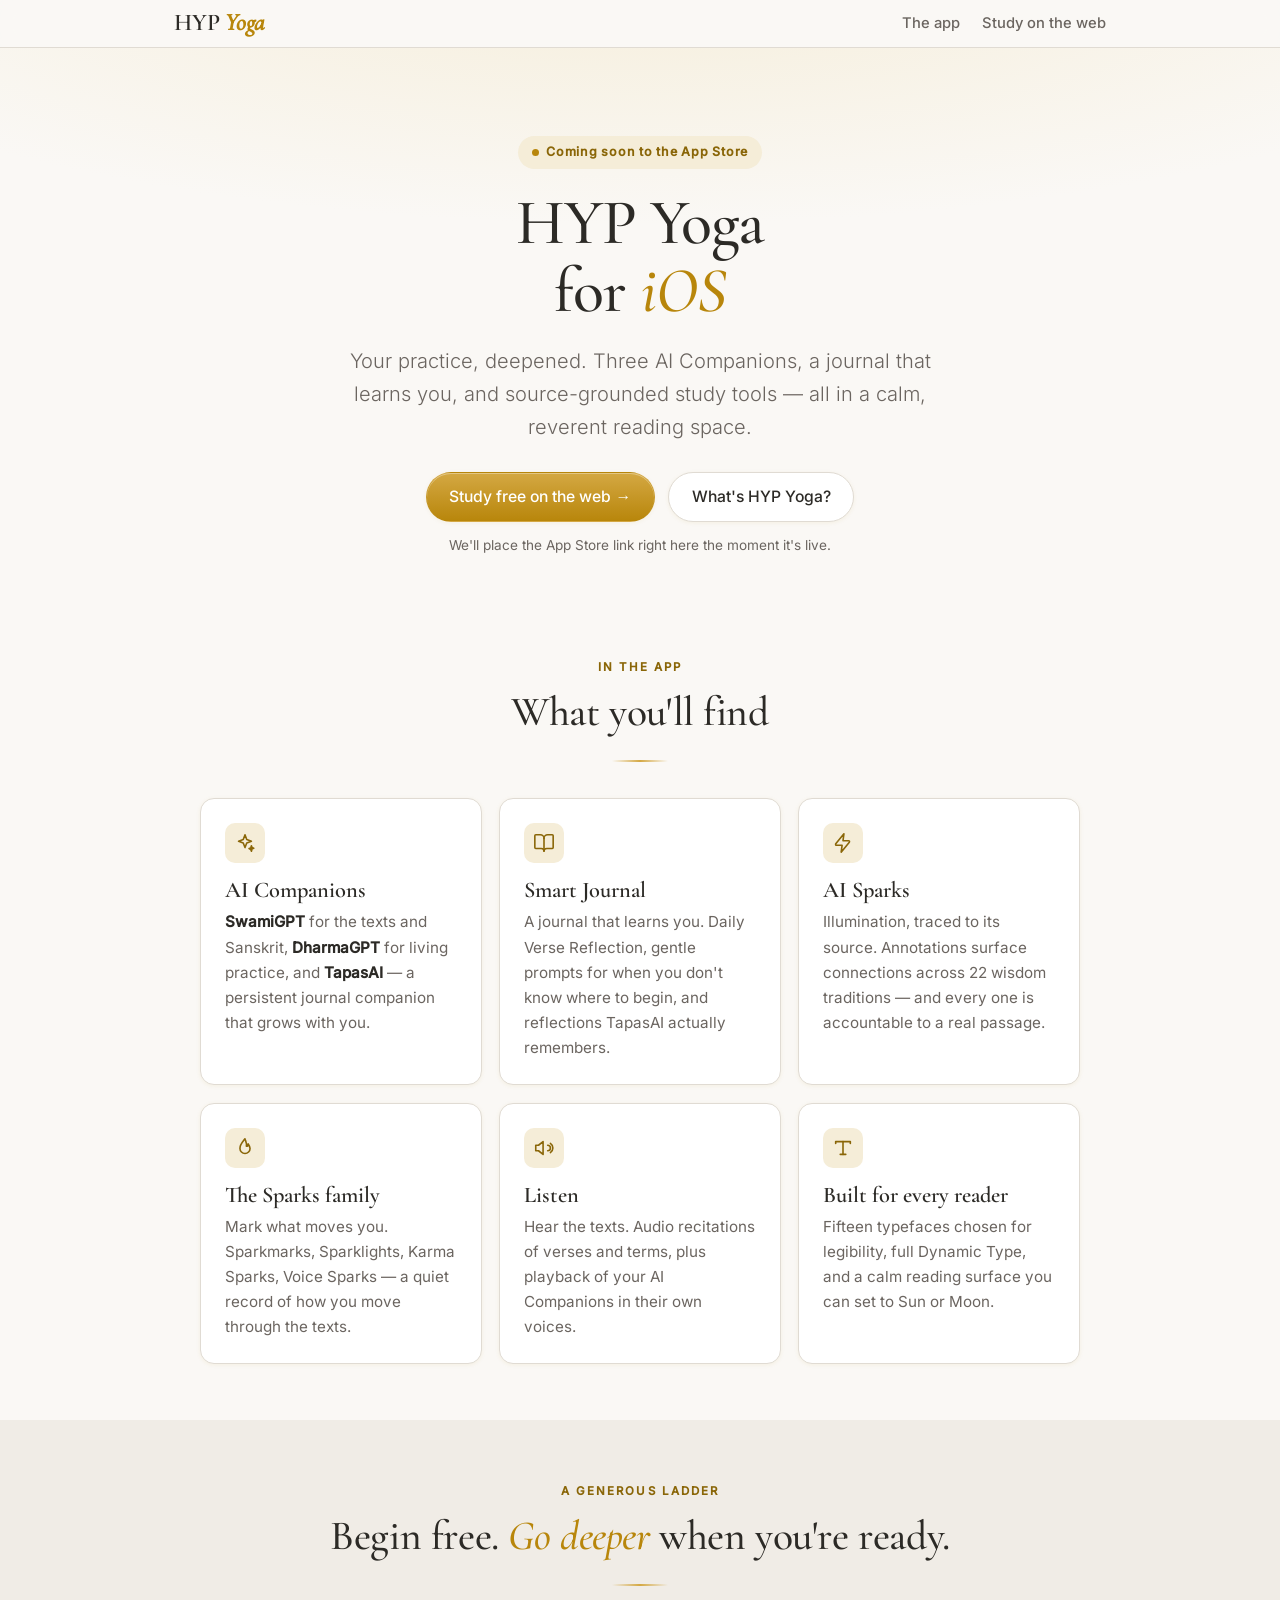
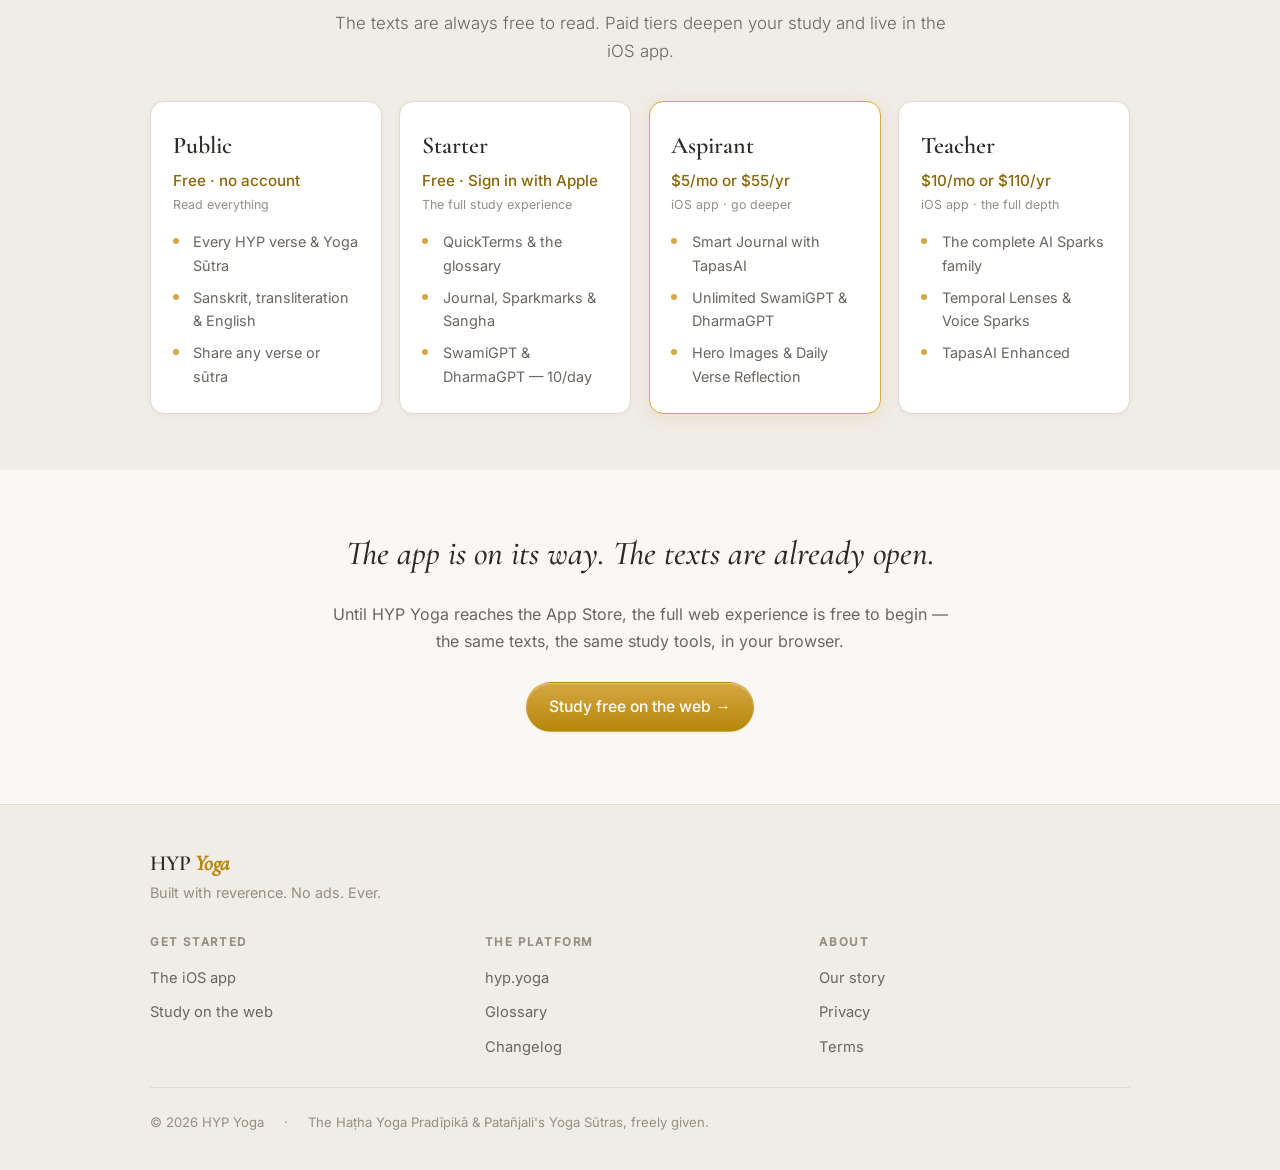
==== app.html @ 9799653f "Initial commit: hotyogapower.com storefront (front door, /app, /web) Static marketing front door for" ====
<!DOCTYPE html>
<html lang="en">
<head>
  <meta charset="UTF-8">
  <meta name="viewport" content="width=device-width, initial-scale=1.0">
  <title>The HYP Yoga app for iOS — coming soon</title>
  <meta name="description" content="Your practice, deepened. Three AI Companions, a journal that learns you, and source-grounded study tools. The HYP Yoga app is coming soon to the App Store.">
  <link rel="canonical" href="https://hotyogapower.com/app">

  <meta property="og:type" content="website">
  <meta property="og:site_name" content="HYP Yoga">
  <meta property="og:title" content="The HYP Yoga app for iOS — coming soon">
  <meta property="og:description" content="Three AI Companions, a journal that learns you, and source-grounded study tools. Coming soon to the App Store.">
  <meta property="og:url" content="https://hotyogapower.com/app">
  <meta property="og:image" content="https://hotyogapower.com/images/og-image.png">
  <meta property="og:image:width" content="1200">
  <meta property="og:image:height" content="630">
  <meta name="twitter:card" content="summary_large_image">
  <meta name="twitter:title" content="The HYP Yoga app for iOS — coming soon">
  <meta name="twitter:description" content="Three AI Companions, a journal that learns you, and source-grounded study tools.">
  <meta name="twitter:image" content="https://hotyogapower.com/images/og-image.png">

  <link rel="icon" type="image/png" sizes="32x32" href="/images/favicons/favicon-32x32.png">
  <link rel="icon" type="image/png" sizes="16x16" href="/images/favicons/favicon-16x16.png">
  <link rel="apple-touch-icon" href="/images/favicons/apple-touch-icon.png">
  <link rel="stylesheet" href="/fonts/fonts.css">
  <link rel="stylesheet" href="/style.css?v=20260604">
</head>
<body>
  <header class="site-header">
    <div class="site-header__inner">
      <a class="wordmark" href="/">HYP <em>Yoga</em></a>
      <nav class="site-nav" aria-label="Primary">
        <a href="/app">The app</a>
        <a href="/web">Study on the web</a>
      </nav>
    </div>
  </header>

  <main id="main">
    <!-- Hero -->
    <section class="hero">
      <div class="hero__inner">
        <span class="badge hero__eyebrow"><span class="badge__dot" aria-hidden="true"></span>Coming soon to the App Store</span>
        <h1 class="hero__title">HYP Yoga<br>for <em>iOS</em></h1>
        <p class="hero__sub">Your practice, deepened. Three AI Companions, a journal that learns you, and source-grounded study tools — all in a calm, reverent reading space.</p>
        <div class="stack-cta">
          <a class="btn btn--primary" href="/web">Study free on the web&nbsp;→</a>
          <a class="btn btn--secondary" href="/">What's HYP Yoga?</a>
        </div>
        <p class="muted mt-sm" style="font-size:0.85rem">We'll place the App Store link right here the moment it's live.</p>
      </div>
    </section>

    <!-- What you'll find -->
    <section class="section" aria-labelledby="find-heading">
      <div class="section__head">
        <span class="eyebrow section__eyebrow">In the app</span>
        <h2 class="section__title" id="find-heading">What you'll find</h2>
        <hr class="rule">
      </div>
      <div class="features">
        <div class="feature">
          <span class="feature__icon" aria-hidden="true">
            <svg viewBox="0 0 24 24" fill="none" stroke="currentColor" stroke-width="1.75" stroke-linecap="round" stroke-linejoin="round"><path d="M12 3l1.9 5.1L19 10l-5.1 1.9L12 17l-1.9-5.1L5 10l5.1-1.9z"/><path d="M19 15l.7 1.9 1.9.7-1.9.7L19 21l-.7-1.9L16.4 18l1.9-.6z"/></svg>
          </span>
          <h3 class="feature__title">AI Companions</h3>
          <p class="feature__desc"><strong>SwamiGPT</strong> for the texts and Sanskrit, <strong>DharmaGPT</strong> for living practice, and <strong>TapasAI</strong> — a persistent journal companion that grows with you.</p>
        </div>
        <div class="feature">
          <span class="feature__icon" aria-hidden="true">
            <svg viewBox="0 0 24 24" fill="none" stroke="currentColor" stroke-width="1.75" stroke-linecap="round" stroke-linejoin="round"><path d="M12 7v14"/><path d="M3 18a1 1 0 0 1-1-1V4a1 1 0 0 1 1-1h5a4 4 0 0 1 4 4 4 4 0 0 1 4-4h5a1 1 0 0 1 1 1v13a1 1 0 0 1-1 1h-6a3 3 0 0 0-3 3 3 3 0 0 0-3-3z"/></svg>
          </span>
          <h3 class="feature__title">Smart Journal</h3>
          <p class="feature__desc">A journal that learns you. Daily Verse Reflection, gentle prompts for when you don't know where to begin, and reflections TapasAI actually remembers.</p>
        </div>
        <div class="feature">
          <span class="feature__icon" aria-hidden="true">
            <svg viewBox="0 0 24 24" fill="none" stroke="currentColor" stroke-width="1.75" stroke-linecap="round" stroke-linejoin="round"><path d="M13 2 4.1 12.9a1 1 0 0 0 .8 1.6H11l-1 7.5 8.9-10.9a1 1 0 0 0-.8-1.6H12z"/></svg>
          </span>
          <h3 class="feature__title">AI Sparks</h3>
          <p class="feature__desc">Illumination, traced to its source. Annotations surface connections across 22 wisdom traditions — and every one is accountable to a real passage.</p>
        </div>
        <div class="feature">
          <span class="feature__icon" aria-hidden="true">
            <svg viewBox="0 0 24 24" fill="none" stroke="currentColor" stroke-width="1.75" stroke-linecap="round" stroke-linejoin="round"><path d="M12 2C9 6 6.5 8 6.5 12.5A5.5 5.5 0 0 0 17.5 12.5c0-2-1-3.6-2-5 0 1.6-1 2.6-2 2.6 1-2.6-1-6-1.5-8.1z"/></svg>
          </span>
          <h3 class="feature__title">The Sparks family</h3>
          <p class="feature__desc">Mark what moves you. Sparkmarks, Sparklights, Karma Sparks, Voice Sparks — a quiet record of how you move through the texts.</p>
        </div>
        <div class="feature">
          <span class="feature__icon" aria-hidden="true">
            <svg viewBox="0 0 24 24" fill="none" stroke="currentColor" stroke-width="1.75" stroke-linecap="round" stroke-linejoin="round"><path d="M11 5 6 9H3v6h3l5 4z"/><path d="M16 9a3 3 0 0 1 0 6"/><path d="M19 7a6 6 0 0 1 0 10"/></svg>
          </span>
          <h3 class="feature__title">Listen</h3>
          <p class="feature__desc">Hear the texts. Audio recitations of verses and terms, plus playback of your AI Companions in their own voices.</p>
        </div>
        <div class="feature">
          <span class="feature__icon" aria-hidden="true">
            <svg viewBox="0 0 24 24" fill="none" stroke="currentColor" stroke-width="1.75" stroke-linecap="round" stroke-linejoin="round"><path d="M4 7V5h16v2"/><path d="M12 5v14"/><path d="M9 19h6"/></svg>
          </span>
          <h3 class="feature__title">Built for every reader</h3>
          <p class="feature__desc">Fifteen typefaces chosen for legibility, full Dynamic Type, and a calm reading surface you can set to Sun or Moon.</p>
        </div>
      </div>
    </section>

    <!-- Tier ladder -->
    <section class="section section--deep" aria-labelledby="tiers-heading">
      <div class="section__head">
        <span class="eyebrow section__eyebrow">A generous ladder</span>
        <h2 class="section__title" id="tiers-heading">Begin free. <em>Go deeper</em> when you're ready.</h2>
        <hr class="rule">
        <p class="section__lede">The texts are always free to read. Paid tiers deepen your study and live in the iOS app.</p>
      </div>
      <div class="tiers">
        <div class="tier">
          <div class="tier__name">Public</div>
          <div class="tier__price">Free · no account</div>
          <div class="tier__note">Read everything</div>
          <ul class="tier__list">
            <li>Every HYP verse &amp; Yoga Sūtra</li>
            <li>Sanskrit, transliteration &amp; English</li>
            <li>Share any verse or sūtra</li>
          </ul>
        </div>
        <div class="tier">
          <div class="tier__name">Starter</div>
          <div class="tier__price">Free · Sign in with Apple</div>
          <div class="tier__note">The full study experience</div>
          <ul class="tier__list">
            <li>QuickTerms &amp; the glossary</li>
            <li>Journal, Sparkmarks &amp; Sangha</li>
            <li>SwamiGPT &amp; DharmaGPT — 10/day</li>
          </ul>
        </div>
        <div class="tier tier--featured">
          <div class="tier__name">Aspirant</div>
          <div class="tier__price">$5/mo or $55/yr</div>
          <div class="tier__note">iOS app · go deeper</div>
          <ul class="tier__list">
            <li>Smart Journal with TapasAI</li>
            <li>Unlimited SwamiGPT &amp; DharmaGPT</li>
            <li>Hero Images &amp; Daily Verse Reflection</li>
          </ul>
        </div>
        <div class="tier">
          <div class="tier__name">Teacher</div>
          <div class="tier__price">$10/mo or $110/yr</div>
          <div class="tier__note">iOS app · the full depth</div>
          <ul class="tier__list">
            <li>The complete AI Sparks family</li>
            <li>Temporal Lenses &amp; Voice Sparks</li>
            <li>TapasAI Enhanced</li>
          </ul>
        </div>
      </div>
    </section>

    <!-- Closing callout -->
    <section class="section" aria-labelledby="closing-heading">
      <div class="callout">
        <h2 class="callout__title" id="closing-heading">The app is on its way. The texts are already open.</h2>
        <p class="muted">Until HYP Yoga reaches the App Store, the full web experience is free to begin — the same texts, the same study tools, in your browser.</p>
        <div class="stack-cta">
          <a class="btn btn--primary" href="/web">Study free on the web&nbsp;→</a>
        </div>
      </div>
    </section>
  </main>

  <footer class="footer">
    <div class="footer__inner">
      <div class="footer__brand">
        <div class="wordmark">HYP <em>Yoga</em></div>
        <div class="footer__tagline">Built with reverence. No ads. Ever.</div>
      </div>
      <div class="footer__cols">
        <div class="footer__col">
          <h4>Get started</h4>
          <ul>
            <li><a href="/app">The iOS app</a></li>
            <li><a href="/web">Study on the web</a></li>
          </ul>
        </div>
        <div class="footer__col">
          <h4>The platform</h4>
          <ul>
            <li><a href="https://hyp.yoga">hyp.yoga</a></li>
            <li><a href="https://hyp.yoga/glossary">Glossary</a></li>
            <li><a href="https://hyp.yoga/changelog">Changelog</a></li>
          </ul>
        </div>
        <div class="footer__col">
          <h4>About</h4>
          <ul>
            <li><a href="https://hyp.yoga/about">Our story</a></li>
            <li><a href="https://hyp.yoga/privacy">Privacy</a></li>
            <li><a href="https://hyp.yoga/terms">Terms</a></li>
          </ul>
        </div>
      </div>
      <div class="footer__legal">
        <span>© 2026 HYP Yoga</span>
        <span aria-hidden="true">·</span>
        <span>The Haṭha Yoga Pradīpikā &amp; Patañjali's Yoga Sūtras, freely given.</span>
      </div>
    </div>
  </footer>
</body>
</html>
---- fonts/fonts.css ----
/* ── Self-hosted fonts for GDPR compliance ──
   Subset for hotyogapower.com: Cormorant Garamond (headings/wordmark) + Inter (UI).
   No Google Fonts CDN — no visitor IPs transmitted. Files from fontsource.org (SIL OFL).
   Mirrors hyp.yoga/fonts/fonts.css; only the weights this site uses are included. */

/* ── Cormorant Garamond ── */

/* latin-ext 400 normal — IAST diacritics: ā ī ū ṇ ḍ ṣ ṭ ḥ ṛ ṁ ṅ ś */
@font-face {
  font-family: 'Cormorant Garamond';
  font-style: normal;
  font-display: swap;
  font-weight: 400;
  src: url(/fonts/cormorant-garamond-latin-ext-400-normal.woff2) format('woff2');
  unicode-range: U+0100-02AF, U+0304, U+0308, U+0329, U+1E00-1EFF, U+2020, U+20A0-20AB, U+20AD-20C0, U+2113, U+2C60-2C7F, U+A720-A7FF;
}
/* latin 400 normal */
@font-face {
  font-family: 'Cormorant Garamond';
  font-style: normal;
  font-display: swap;
  font-weight: 400;
  src: url(/fonts/cormorant-garamond-latin-400-normal.woff2) format('woff2');
  unicode-range: U+0000-00FF, U+0131, U+0152-0153, U+02BB-02BC, U+02C6, U+02DA, U+02DC, U+0300-0301, U+0303-0304, U+0308-0309, U+0323, U+0329, U+2000-206F, U+2074, U+20AC, U+2122, U+2191, U+2193, U+2212, U+2215, U+FEFF, U+FFFD;
}

/* latin-ext 500 normal */
@font-face {
  font-family: 'Cormorant Garamond';
  font-style: normal;
  font-display: swap;
  font-weight: 500;
  src: url(/fonts/cormorant-garamond-latin-ext-500-normal.woff2) format('woff2');
  unicode-range: U+0100-02AF, U+0304, U+0308, U+0329, U+1E00-1EFF, U+2020, U+20A0-20AB, U+20AD-20C0, U+2113, U+2C60-2C7F, U+A720-A7FF;
}
/* latin 500 normal */
@font-face {
  font-family: 'Cormorant Garamond';
  font-style: normal;
  font-display: swap;
  font-weight: 500;
  src: url(/fonts/cormorant-garamond-latin-500-normal.woff2) format('woff2');
  unicode-range: U+0000-00FF, U+0131, U+0152-0153, U+02BB-02BC, U+02C6, U+02DA, U+02DC, U+0300-0301, U+0303-0304, U+0308-0309, U+0323, U+0329, U+2000-206F, U+2074, U+20AC, U+2122, U+2191, U+2193, U+2212, U+2215, U+FEFF, U+FFFD;
}

/* latin-ext 600 normal */
@font-face {
  font-family: 'Cormorant Garamond';
  font-style: normal;
  font-display: swap;
  font-weight: 600;
  src: url(/fonts/cormorant-garamond-latin-ext-600-normal.woff2) format('woff2');
  unicode-range: U+0100-02AF, U+0304, U+0308, U+0329, U+1E00-1EFF, U+2020, U+20A0-20AB, U+20AD-20C0, U+2113, U+2C60-2C7F, U+A720-A7FF;
}
/* latin 600 normal */
@font-face {
  font-family: 'Cormorant Garamond';
  font-style: normal;
  font-display: swap;
  font-weight: 600;
  src: url(/fonts/cormorant-garamond-latin-600-normal.woff2) format('woff2');
  unicode-range: U+0000-00FF, U+0131, U+0152-0153, U+02BB-02BC, U+02C6, U+02DA, U+02DC, U+0300-0301, U+0303-0304, U+0308-0309, U+0323, U+0329, U+2000-206F, U+2074, U+20AC, U+2122, U+2191, U+2193, U+2212, U+2215, U+FEFF, U+FFFD;
}

/* latin-ext 400 italic */
@font-face {
  font-family: 'Cormorant Garamond';
  font-style: italic;
  font-display: swap;
  font-weight: 400;
  src: url(/fonts/cormorant-garamond-latin-ext-400-italic.woff2) format('woff2');
  unicode-range: U+0100-02AF, U+0304, U+0308, U+0329, U+1E00-1EFF, U+2020, U+20A0-20AB, U+20AD-20C0, U+2113, U+2C60-2C7F, U+A720-A7FF;
}
/* latin 400 italic */
@font-face {
  font-family: 'Cormorant Garamond';
  font-style: italic;
  font-display: swap;
  font-weight: 400;
  src: url(/fonts/cormorant-garamond-latin-400-italic.woff2) format('woff2');
  unicode-range: U+0000-00FF, U+0131, U+0152-0153, U+02BB-02BC, U+02C6, U+02DA, U+02DC, U+0300-0301, U+0303-0304, U+0308-0309, U+0323, U+0329, U+2000-206F, U+2074, U+20AC, U+2122, U+2191, U+2193, U+2212, U+2215, U+FEFF, U+FFFD;
}

/* latin-ext 500 italic */
@font-face {
  font-family: 'Cormorant Garamond';
  font-style: italic;
  font-display: swap;
  font-weight: 500;
  src: url(/fonts/cormorant-garamond-latin-ext-500-italic.woff2) format('woff2');
  unicode-range: U+0100-02AF, U+0304, U+0308, U+0329, U+1E00-1EFF, U+2020, U+20A0-20AB, U+20AD-20C0, U+2113, U+2C60-2C7F, U+A720-A7FF;
}
/* latin 500 italic */
@font-face {
  font-family: 'Cormorant Garamond';
  font-style: italic;
  font-display: swap;
  font-weight: 500;
  src: url(/fonts/cormorant-garamond-latin-500-italic.woff2) format('woff2');
  unicode-range: U+0000-00FF, U+0131, U+0152-0153, U+02BB-02BC, U+02C6, U+02DA, U+02DC, U+0300-0301, U+0303-0304, U+0308-0309, U+0323, U+0329, U+2000-206F, U+2074, U+20AC, U+2122, U+2191, U+2193, U+2212, U+2215, U+FEFF, U+FFFD;
}

/* ── Inter ── */

/* latin-ext 300 */
@font-face {
  font-family: 'Inter';
  font-style: normal;
  font-display: swap;
  font-weight: 300;
  src: url(/fonts/inter-latin-ext-300-normal.woff2) format('woff2');
  unicode-range: U+0100-02AF, U+0304, U+0308, U+0329, U+1E00-1EFF, U+2020, U+20A0-20AB, U+20AD-20C0, U+2113, U+2C60-2C7F, U+A720-A7FF;
}
/* latin 300 */
@font-face {
  font-family: 'Inter';
  font-style: normal;
  font-display: swap;
  font-weight: 300;
  src: url(/fonts/inter-latin-300-normal.woff2) format('woff2');
  unicode-range: U+0000-00FF, U+0131, U+0152-0153, U+02BB-02BC, U+02C6, U+02DA, U+02DC, U+0300-0301, U+0303-0304, U+0308-0309, U+0323, U+0329, U+2000-206F, U+2074, U+20AC, U+2122, U+2191, U+2193, U+2212, U+2215, U+FEFF, U+FFFD;
}

/* latin-ext 400 */
@font-face {
  font-family: 'Inter';
  font-style: normal;
  font-display: swap;
  font-weight: 400;
  src: url(/fonts/inter-latin-ext-400-normal.woff2) format('woff2');
  unicode-range: U+0100-02AF, U+0304, U+0308, U+0329, U+1E00-1EFF, U+2020, U+20A0-20AB, U+20AD-20C0, U+2113, U+2C60-2C7F, U+A720-A7FF;
}
/* latin 400 */
@font-face {
  font-family: 'Inter';
  font-style: normal;
  font-display: swap;
  font-weight: 400;
  src: url(/fonts/inter-latin-400-normal.woff2) format('woff2');
  unicode-range: U+0000-00FF, U+0131, U+0152-0153, U+02BB-02BC, U+02C6, U+02DA, U+02DC, U+0300-0301, U+0303-0304, U+0308-0309, U+0323, U+0329, U+2000-206F, U+2074, U+20AC, U+2122, U+2191, U+2193, U+2212, U+2215, U+FEFF, U+FFFD;
}

/* latin-ext 500 */
@font-face {
  font-family: 'Inter';
  font-style: normal;
  font-display: swap;
  font-weight: 500;
  src: url(/fonts/inter-latin-ext-500-normal.woff2) format('woff2');
  unicode-range: U+0100-02AF, U+0304, U+0308, U+0329, U+1E00-1EFF, U+2020, U+20A0-20AB, U+20AD-20C0, U+2113, U+2C60-2C7F, U+A720-A7FF;
}
/* latin 500 */
@font-face {
  font-family: 'Inter';
  font-style: normal;
  font-display: swap;
  font-weight: 500;
  src: url(/fonts/inter-latin-500-normal.woff2) format('woff2');
  unicode-range: U+0000-00FF, U+0131, U+0152-0153, U+02BB-02BC, U+02C6, U+02DA, U+02DC, U+0300-0301, U+0303-0304, U+0308-0309, U+0323, U+0329, U+2000-206F, U+2074, U+20AC, U+2122, U+2191, U+2193, U+2212, U+2215, U+FEFF, U+FFFD;
}
---- style.css ----
/* ============================================================
   hotyogapower.com — shared styles
   The public front door for HYP Yoga. Design language inherited
   from hyp.yoga: cream + warm gold, Cormorant Garamond for the
   "book" register, Inter for the interface. Built with reverence.
   ============================================================ */

:root {
  /* Core palette */
  --color-bg: #faf8f5;
  --color-bg-deep: #f0ece6;
  --color-text: #2c2a26;
  --color-text-muted: #6b6560;
  --color-text-light: #958e85;
  --color-accent: #b8860b;
  --color-accent-soft: #d4a843;
  --color-accent-bg: #f5edd8;
  --color-accent-deep: #8a6608;
  --color-border: #e0dbd3;
  --color-white: #ffffff;

  /* Feature accents (used sparingly, per hyp.yoga's color system) */
  --c-reflect: #1e88b4;   /* the web / journal / TapasAI world */

  /* Type */
  --font-serif: 'Cormorant Garamond', Georgia, serif;
  --font-sans: 'Inter', -apple-system, BlinkMacSystemFont, sans-serif;

  /* Inline checkmark used as a tintable CSS mask (free-includes list) */
  --check-mask: url("data:image/svg+xml,%3Csvg xmlns='http://www.w3.org/2000/svg' viewBox='0 0 24 24' fill='none' stroke='%23000' stroke-width='3' stroke-linecap='round' stroke-linejoin='round'%3E%3Cpath d='M20 6 9 17l-5-5'/%3E%3C/svg%3E");

  /* Shape & light */
  --radius-sm: 8px;
  --radius: 14px;
  --radius-lg: 20px;
  --shadow-sm: 0 1px 4px rgba(184, 134, 11, 0.08);
  --shadow: 0 4px 18px rgba(184, 134, 11, 0.12);
  --shadow-lg: 0 14px 44px rgba(44, 42, 38, 0.10);
  --maxw: 980px;
}

*, *::before, *::after { box-sizing: border-box; margin: 0; padding: 0; }
html { scroll-behavior: smooth; -webkit-text-size-adjust: 100%; }

body {
  font-family: var(--font-sans);
  font-weight: 400;
  background: var(--color-bg);
  color: var(--color-text);
  line-height: 1.65;
  -webkit-font-smoothing: antialiased;
  text-rendering: optimizeLegibility;
}

@media (prefers-reduced-motion: reduce) {
  *, *::before, *::after {
    animation-duration: 0.01ms !important;
    transition-duration: 0.01ms !important;
    scroll-behavior: auto !important;
  }
}

img { max-width: 100%; display: block; }
a { color: var(--color-accent-deep); text-decoration: none; }
a:hover { color: var(--color-accent); }

:focus-visible {
  outline: 2px solid var(--color-accent);
  outline-offset: 2px;
  border-radius: 3px;
}

.container { width: 100%; max-width: var(--maxw); margin: 0 auto; padding: 0 1.5rem; }
.center { text-align: center; }
.muted { color: var(--color-text-muted); }

/* Gold hairline ornament — a quiet rule that evokes a printed page */
.rule {
  width: 56px; height: 2px; margin: 1.5rem auto;
  background: linear-gradient(90deg, transparent, var(--color-accent-soft), transparent);
  border: 0;
}

/* Small all-caps label */
.eyebrow {
  display: inline-block;
  font-size: 0.72rem;
  font-weight: 600;
  letter-spacing: 0.18em;
  text-transform: uppercase;
  color: var(--color-accent-deep);
}
.eyebrow--pill {
  background: var(--color-accent-bg);
  color: var(--color-accent-deep);
  padding: 0.35rem 0.85rem;
  border-radius: 999px;
}

/* ── Header ───────────────────────────────────────────────── */
.site-header {
  position: sticky; top: 0; z-index: 50;
  background: rgba(250, 248, 245, 0.86);
  backdrop-filter: saturate(1.4) blur(10px);
  -webkit-backdrop-filter: saturate(1.4) blur(10px);
  border-bottom: 1px solid var(--color-border);
}
.site-header__inner {
  max-width: var(--maxw); margin: 0 auto;
  display: flex; align-items: center; justify-content: space-between;
  gap: 1rem; padding: 0.7rem 1.5rem;
}
.wordmark {
  font-family: var(--font-serif);
  font-size: 1.5rem; font-weight: 600; letter-spacing: -0.01em;
  color: var(--color-text); line-height: 1; white-space: nowrap;
}
.wordmark em { font-style: italic; color: var(--color-accent); }
.site-nav { display: flex; align-items: center; gap: 1.4rem; }
.site-nav a {
  font-size: 0.92rem; font-weight: 500; color: var(--color-text-muted);
}
.site-nav a:hover { color: var(--color-accent); }
@media (max-width: 600px) {
  .site-nav .site-nav__hide-sm { display: none; }
}

/* ── Buttons ──────────────────────────────────────────────── */
.btn {
  display: inline-flex; align-items: center; justify-content: center; gap: 0.5rem;
  min-height: 46px; padding: 0.7rem 1.4rem;
  font-family: var(--font-sans); font-size: 0.98rem; font-weight: 500;
  border-radius: 999px; border: 1px solid transparent; cursor: pointer;
  transition: transform 0.18s ease, box-shadow 0.18s ease,
              background 0.18s ease, color 0.18s ease, border-color 0.18s ease;
}
.btn--primary {
  background: linear-gradient(180deg, var(--color-accent-soft), var(--color-accent));
  color: #fff;
  box-shadow: var(--shadow-sm), inset 0 1px 0 rgba(255, 255, 255, 0.35);
}
.btn--primary:hover {
  color: #fff; transform: translateY(-1px);
  box-shadow: var(--shadow), inset 0 1px 0 rgba(255, 255, 255, 0.4);
  background: linear-gradient(180deg, #e0bb55, var(--color-accent));
}
.btn--secondary {
  background: var(--color-white); color: var(--color-text);
  border-color: var(--color-border); box-shadow: var(--shadow-sm);
}
.btn--secondary:hover { color: var(--color-text); border-color: var(--color-accent-soft); transform: translateY(-1px); box-shadow: var(--shadow); }
.btn--ghost { background: transparent; color: var(--color-accent-deep); }
.btn--ghost:hover { color: var(--color-accent); background: var(--color-accent-bg); }
.btn--block { width: 100%; }
.btn[aria-disabled="true"], .btn--soon {
  pointer-events: none; cursor: default; opacity: 0.85;
  background: var(--color-bg-deep); color: var(--color-text-muted);
  border-color: var(--color-border); box-shadow: none;
}

/* ── Hero ─────────────────────────────────────────────────── */
.hero {
  position: relative;
  padding: 5.5rem 1.5rem 2.5rem;
  text-align: center;
  background: radial-gradient(130% 90% at 50% -20%, var(--color-accent-bg) 0%, var(--color-bg) 58%);
}
.hero__inner { max-width: 760px; margin: 0 auto; }
.hero__eyebrow { margin-bottom: 1.25rem; }
.hero__title {
  font-family: var(--font-serif);
  font-size: clamp(2.5rem, 6vw, 4rem);
  font-weight: 500; line-height: 1.06; letter-spacing: -0.015em;
  color: var(--color-text); margin-bottom: 1.25rem;
}
.hero__title em { font-style: italic; color: var(--color-accent); }
.hero__sub {
  font-size: clamp(1.05rem, 2.2vw, 1.25rem);
  color: var(--color-text-muted); max-width: 600px; margin: 0 auto;
  font-weight: 300;
}

/* ── Doors (front-door choices; extensible grid) ──────────── */
.doors-label {
  text-align: center; margin: 2.75rem 0 1.25rem;
  font-family: var(--font-serif); font-style: italic;
  font-size: 1.4rem; color: var(--color-text-light);
}
.doors {
  display: grid; gap: 1.25rem;
  grid-template-columns: repeat(auto-fit, minmax(280px, 1fr));
  max-width: 860px; margin: 0 auto;
}
.door {
  display: flex; flex-direction: column; align-items: flex-start;
  background: var(--color-white);
  border: 1px solid var(--color-border);
  border-top: 3px solid var(--color-accent-soft);
  border-radius: var(--radius);
  padding: 1.75rem 1.6rem;
  box-shadow: var(--shadow-sm);
  transition: transform 0.2s ease, box-shadow 0.2s ease, border-color 0.2s ease;
}
.door:hover { transform: translateY(-3px); box-shadow: var(--shadow); }
.door--web { border-top-color: var(--c-reflect); }
.door__icon {
  width: 44px; height: 44px; margin-bottom: 1rem;
  display: grid; place-items: center; border-radius: 12px;
  background: var(--color-accent-bg); color: var(--color-accent-deep);
}
.door--web .door__icon { background: #e4f0f6; color: var(--c-reflect); }
.door__icon svg { width: 24px; height: 24px; }
.door__label { margin-bottom: 0.5rem; }
.door__title {
  font-family: var(--font-serif); font-size: 1.7rem; font-weight: 600;
  line-height: 1.1; color: var(--color-text); margin-bottom: 0.6rem;
}
.door__desc { color: var(--color-text-muted); font-size: 0.98rem; margin-bottom: 1.4rem; flex: 1; }
.door__cta {
  font-weight: 500; font-size: 0.98rem; color: var(--color-accent-deep);
  display: inline-flex; align-items: center; gap: 0.4rem;
}
.door--web .door__cta { color: var(--c-reflect); }
.door:hover .door__cta { gap: 0.65rem; }

/* ── Generic section ──────────────────────────────────────── */
.section { padding: 3.5rem 1.5rem; }
.section--deep { background: var(--color-bg-deep); }
.section__head { max-width: 640px; margin: 0 auto 2.25rem; text-align: center; }
.section__eyebrow { margin-bottom: 0.75rem; }
.section__title {
  font-family: var(--font-serif); font-weight: 500;
  font-size: clamp(1.9rem, 4vw, 2.6rem); line-height: 1.12;
  letter-spacing: -0.01em; color: var(--color-text); margin-bottom: 0.75rem;
}
.section__title em { font-style: italic; color: var(--color-accent); }
.section__lede { color: var(--color-text-muted); font-size: 1.05rem; font-weight: 300; }

/* ── Feature grid ─────────────────────────────────────────── */
.features {
  display: grid; gap: 1.1rem;
  grid-template-columns: repeat(auto-fit, minmax(250px, 1fr));
  max-width: 880px; margin: 0 auto;
}
.feature {
  background: var(--color-white); border: 1px solid var(--color-border);
  border-radius: var(--radius); padding: 1.5rem;
  box-shadow: var(--shadow-sm);
}
.feature__icon {
  width: 40px; height: 40px; margin-bottom: 0.9rem;
  display: grid; place-items: center; border-radius: 10px;
  background: var(--color-accent-bg); color: var(--color-accent-deep);
}
.feature__icon svg { width: 22px; height: 22px; }
.feature__title {
  font-family: var(--font-serif); font-size: 1.4rem; font-weight: 600;
  color: var(--color-text); margin-bottom: 0.4rem; line-height: 1.15;
}
.feature__desc { color: var(--color-text-muted); font-size: 0.95rem; }
.feature__desc strong { font-weight: 600; color: var(--color-text); }

/* ── Tier ladder ──────────────────────────────────────────── */
.tiers {
  display: grid; gap: 1.1rem;
  grid-template-columns: repeat(auto-fit, minmax(210px, 1fr));
  max-width: 980px; margin: 0 auto;
}
.tier {
  background: var(--color-white); border: 1px solid var(--color-border);
  border-radius: var(--radius); padding: 1.5rem 1.35rem; box-shadow: var(--shadow-sm);
  display: flex; flex-direction: column;
}
.tier--featured { border-color: var(--color-accent-soft); box-shadow: var(--shadow); }
.tier__name {
  font-family: var(--font-serif); font-size: 1.5rem; font-weight: 600;
  color: var(--color-text); margin-bottom: 0.15rem;
}
.tier__price { font-size: 0.95rem; color: var(--color-accent-deep); font-weight: 500; margin-bottom: 0.1rem; }
.tier__note { font-size: 0.78rem; color: var(--color-text-light); margin-bottom: 0.9rem; }
.tier__list { list-style: none; display: flex; flex-direction: column; gap: 0.5rem; }
.tier__list li { position: relative; padding-left: 1.3rem; font-size: 0.9rem; color: var(--color-text-muted); }
.tier__list li::before {
  content: ""; position: absolute; left: 0; top: 0.55em;
  width: 6px; height: 6px; border-radius: 50%; background: var(--color-accent-soft);
}

/* ── Pathways (the /web gateway) ──────────────────────────── */
.pathways {
  display: grid; gap: 1.25rem;
  grid-template-columns: repeat(auto-fit, minmax(260px, 1fr));
  max-width: 720px; margin: 0 auto;
}
.pathway {
  display: flex; flex-direction: column; align-items: flex-start;
  background: var(--color-white); border: 1px solid var(--color-border);
  border-radius: var(--radius); padding: 1.75rem 1.6rem; box-shadow: var(--shadow-sm);
  transition: transform 0.2s ease, box-shadow 0.2s ease;
}
.pathway:hover { transform: translateY(-3px); box-shadow: var(--shadow); }
.pathway__label { margin-bottom: 0.6rem; }
.pathway__title {
  font-family: var(--font-serif); font-size: 1.6rem; font-weight: 600;
  color: var(--color-text); margin-bottom: 0.5rem; line-height: 1.1;
}
.pathway__desc { color: var(--color-text-muted); font-size: 0.95rem; margin-bottom: 1.4rem; flex: 1; }

/* ── Free-includes list ───────────────────────────────────── */
.free-list {
  list-style: none; max-width: 640px; margin: 1.5rem auto 0;
  display: grid; gap: 0.6rem 1.5rem; grid-template-columns: repeat(auto-fit, minmax(220px, 1fr));
}
.free-list li { position: relative; padding-left: 1.6rem; color: var(--color-text-muted); font-size: 0.95rem; }
.free-list li::before {
  content: ""; position: absolute; left: 0; top: 0.35em;
  width: 14px; height: 14px;
  background: var(--color-accent); -webkit-mask: var(--check-mask) center/contain no-repeat; mask: var(--check-mask) center/contain no-repeat;
}

/* ── Callout band ─────────────────────────────────────────── */
.callout { text-align: center; max-width: 640px; margin: 0 auto; }
.callout__title {
  font-family: var(--font-serif); font-style: italic; font-weight: 500;
  font-size: clamp(1.5rem, 3.5vw, 2.1rem); color: var(--color-text); margin-bottom: 1.25rem;
}

/* ── Badge ────────────────────────────────────────────────── */
.badge {
  display: inline-flex; align-items: center; gap: 0.45rem;
  font-size: 0.78rem; font-weight: 600; letter-spacing: 0.06em;
  padding: 0.4rem 0.85rem; border-radius: 999px;
  background: var(--color-accent-bg); color: var(--color-accent-deep);
}
.badge__dot { width: 7px; height: 7px; border-radius: 50%; background: var(--color-accent); }

/* ── Footer ───────────────────────────────────────────────── */
.footer {
  background: var(--color-bg-deep); border-top: 1px solid var(--color-border);
  padding: 3rem 1.5rem 2.25rem; margin-top: 1rem;
}
.footer__inner { max-width: var(--maxw); margin: 0 auto; }
.footer__brand { margin-bottom: 1.75rem; }
.footer__brand .wordmark { font-size: 1.35rem; }
.footer__tagline { color: var(--color-text-light); font-size: 0.9rem; margin-top: 0.4rem; }
.footer__cols {
  display: grid; gap: 1.5rem; grid-template-columns: repeat(auto-fit, minmax(160px, 1fr));
  padding-bottom: 1.75rem; border-bottom: 1px solid var(--color-border);
}
.footer__col h4 {
  font-size: 0.72rem; font-weight: 600; letter-spacing: 0.14em; text-transform: uppercase;
  color: var(--color-text-light); margin-bottom: 0.75rem;
}
.footer__col ul { list-style: none; display: flex; flex-direction: column; gap: 0.5rem; }
.footer__col a { color: var(--color-text-muted); font-size: 0.92rem; }
.footer__col a:hover { color: var(--color-accent); }
.footer__legal {
  margin-top: 1.5rem; font-size: 0.82rem; color: var(--color-text-light);
  display: flex; flex-wrap: wrap; gap: 0.5rem 1.25rem; align-items: center;
}

/* ── Utility spacing ──────────────────────────────────────── */
.stack-cta { display: flex; flex-wrap: wrap; gap: 0.85rem; justify-content: center; margin-top: 1.75rem; }
.mt-sm { margin-top: 0.75rem; }
.mt { margin-top: 1.5rem; }
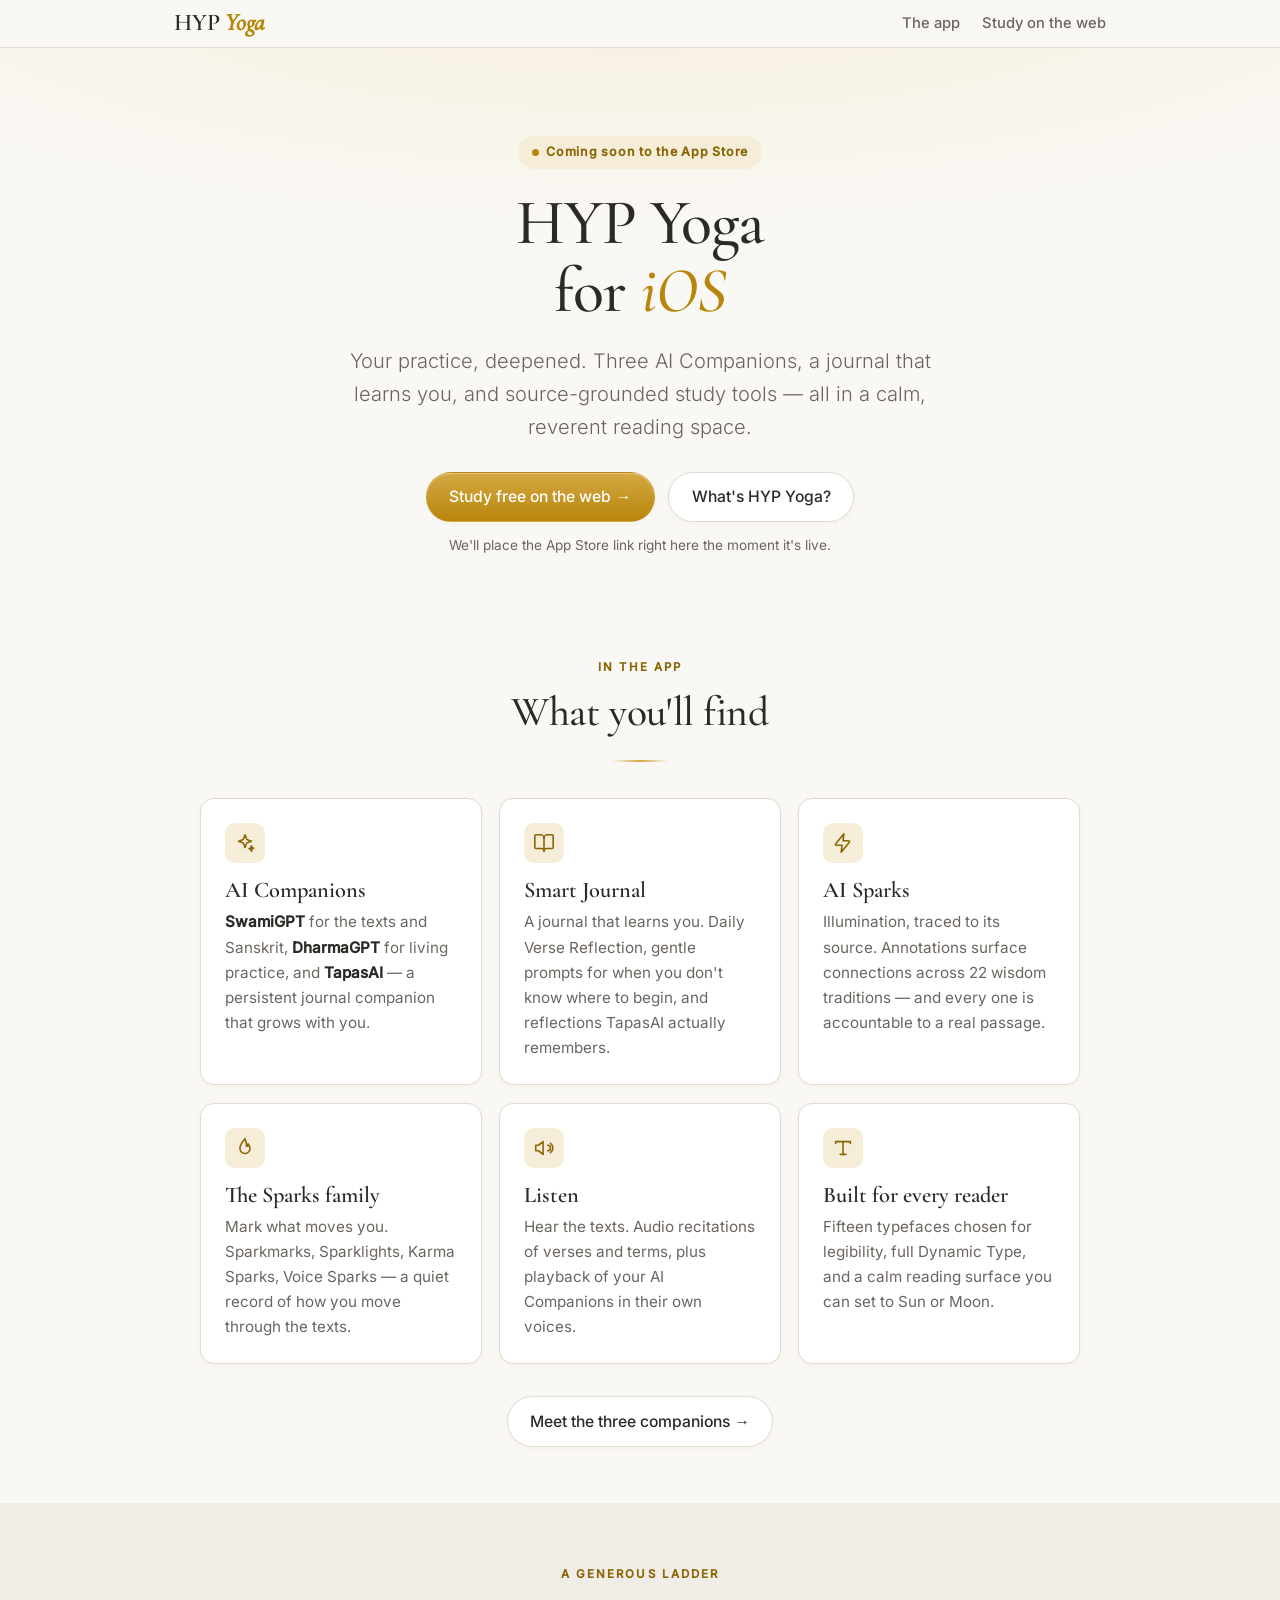
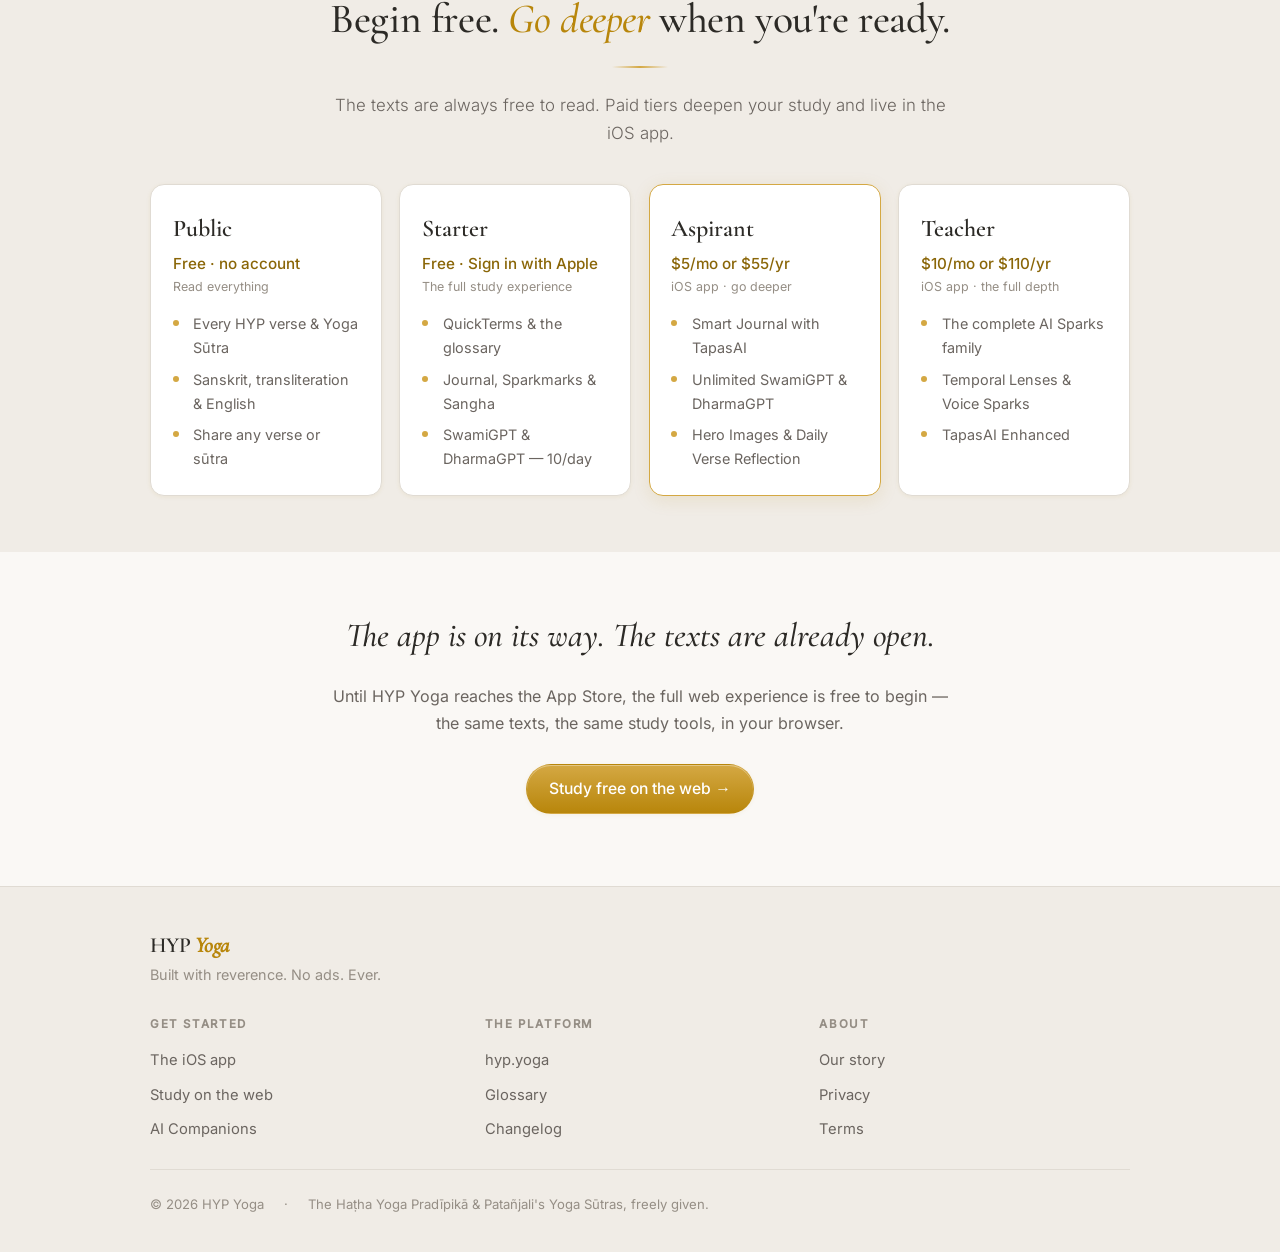
==== commit 5954cc02: "Add AI Companions page (/companions) — Phase 2 Re-authored from hyp.yoga's /ai source pages: SwamiGP" ====
--- a/app.html
+++ b/app.html
@@ -24,7 +24,7 @@
   <link rel="icon" type="image/png" sizes="16x16" href="/images/favicons/favicon-16x16.png">
   <link rel="apple-touch-icon" href="/images/favicons/apple-touch-icon.png">
   <link rel="stylesheet" href="/fonts/fonts.css">
-  <link rel="stylesheet" href="/style.css?v=20260604">
+  <link rel="stylesheet" href="/style.css?v=20260604b">
 </head>
 <body>
   <header class="site-header">
@@ -103,6 +103,9 @@
           <p class="feature__desc">Fifteen typefaces chosen for legibility, full Dynamic Type, and a calm reading surface you can set to Sun or Moon.</p>
         </div>
       </div>
+      <div class="center" style="margin-top:2rem">
+        <a class="btn btn--secondary" href="/companions">Meet the three companions&nbsp;→</a>
+      </div>
     </section>
 
     <!-- Tier ladder -->
@@ -181,6 +184,7 @@
           <ul>
             <li><a href="/app">The iOS app</a></li>
             <li><a href="/web">Study on the web</a></li>
+            <li><a href="/companions">AI Companions</a></li>
           </ul>
         </div>
         <div class="footer__col">
--- a/fonts/fonts.css
+++ b/fonts/fonts.css
@@ -158,3 +158,19 @@
   src: url(/fonts/inter-latin-500-normal.woff2) format('woff2');
   unicode-range: U+0000-00FF, U+0131, U+0152-0153, U+02BB-02BC, U+02C6, U+02DA, U+02DC, U+0300-0301, U+0303-0304, U+0308-0309, U+0323, U+0329, U+2000-206F, U+2074, U+20AC, U+2122, U+2191, U+2193, U+2212, U+2215, U+FEFF, U+FFFD;
 }
+
+/* ── Noto Sans Devanagari (Sanskrit accents — स्वामी धर्म तपस्) ── */
+@font-face {
+  font-family: 'Noto Sans Devanagari';
+  font-style: normal;
+  font-display: swap;
+  font-weight: 400;
+  src: url(/fonts/noto-sans-devanagari-devanagari-400-normal.woff2) format('woff2');
+}
+@font-face {
+  font-family: 'Noto Sans Devanagari';
+  font-style: normal;
+  font-display: swap;
+  font-weight: 500;
+  src: url(/fonts/noto-sans-devanagari-devanagari-500-normal.woff2) format('woff2');
+}
--- a/style.css
+++ b/style.css
@@ -21,10 +21,14 @@
 
   /* Feature accents (used sparingly, per hyp.yoga's color system) */
   --c-reflect: #1e88b4;   /* the web / journal / TapasAI world */
+  --c-swami:  #c47a1a;    /* SwamiGPT — warm brown (sun) */
+  --c-dharma: #5a8a5e;    /* DharmaGPT — sage (moon) */
+  --c-tapas:  #1e88b4;    /* TapasAI — journal blue (compass) */
 
   /* Type */
   --font-serif: 'Cormorant Garamond', Georgia, serif;
   --font-sans: 'Inter', -apple-system, BlinkMacSystemFont, sans-serif;
+  --font-sanskrit: 'Noto Sans Devanagari', 'Devanagari Sangam MN', 'Nirmala UI', serif;
 
   /* Inline checkmark used as a tintable CSS mask (free-includes list) */
   --check-mask: url("data:image/svg+xml,%3Csvg xmlns='http://www.w3.org/2000/svg' viewBox='0 0 24 24' fill='none' stroke='%23000' stroke-width='3' stroke-linecap='round' stroke-linejoin='round'%3E%3Cpath d='M20 6 9 17l-5-5'/%3E%3C/svg%3E");
@@ -362,3 +366,59 @@
 .stack-cta { display: flex; flex-wrap: wrap; gap: 0.85rem; justify-content: center; margin-top: 1.75rem; }
 .mt-sm { margin-top: 0.75rem; }
 .mt { margin-top: 1.5rem; }
+
+/* ── Mantra pull-quote (the map / guides / compass line) ──── */
+.mantra {
+  text-align: center; max-width: 720px; margin: 0 auto;
+  font-family: var(--font-serif); font-style: italic; font-weight: 500;
+  font-size: clamp(1.4rem, 3.2vw, 2rem); line-height: 1.45; color: var(--color-text);
+}
+.mantra .m-swami  { font-style: normal; color: var(--c-swami); }
+.mantra .m-dharma { font-style: normal; color: var(--c-dharma); }
+.mantra .m-tapas  { font-style: normal; color: var(--c-tapas); }
+
+/* ── Companion cards (AI Companions page) ─────────────────── */
+.companions { display: flex; flex-direction: column; gap: 1.25rem; max-width: 820px; margin: 0 auto; }
+.companion-card {
+  --c: var(--color-accent);
+  display: grid; grid-template-columns: auto 1fr; gap: 0.25rem 1.5rem;
+  background: var(--color-white); border: 1px solid var(--color-border);
+  border-left: 4px solid var(--c); border-radius: var(--radius);
+  padding: 1.75rem; box-shadow: var(--shadow-sm);
+}
+.companion-card--swami  { --c: var(--c-swami); }
+.companion-card--dharma { --c: var(--c-dharma); }
+.companion-card--tapas  { --c: var(--c-tapas); }
+.companion-card__icon {
+  grid-row: 1 / 3; align-self: start;
+  width: 60px; height: 60px; border-radius: 16px; display: grid; place-items: center;
+  background: var(--color-accent-bg);
+  background: color-mix(in srgb, var(--c) 13%, var(--color-white));
+  color: var(--c);
+}
+.companion-card__icon svg { width: 32px; height: 32px; }
+.companion-card__head { align-self: center; }
+.companion-card__role { color: var(--c); margin-bottom: 0.3rem; display: block; }
+.companion-card__name {
+  font-family: var(--font-serif); font-size: 1.85rem; font-weight: 600; line-height: 1.05;
+  color: var(--color-text); display: flex; align-items: baseline; gap: 0.55rem; flex-wrap: wrap;
+}
+.companion-card__sanskrit {
+  font-family: var(--font-sanskrit); font-size: 1.05rem; font-weight: 400;
+  color: var(--color-text-light); line-height: 1;
+}
+.companion-card__body { grid-column: 2; }
+.companion-card__desc { color: var(--color-text-muted); margin: 0.55rem 0 1rem; }
+.companion-asks { display: flex; flex-wrap: wrap; gap: 0.5rem; margin-bottom: 1rem; }
+.companion-ask {
+  font-size: 0.85rem; color: var(--color-text-muted);
+  background: var(--color-bg-deep); border: 1px solid var(--color-border);
+  padding: 0.3rem 0.75rem; border-radius: 999px;
+}
+.companion-tier { font-size: 0.86rem; color: var(--color-text-light); }
+.companion-tier strong { color: var(--c); font-weight: 600; }
+@media (max-width: 560px) {
+  .companion-card { grid-template-columns: 1fr; gap: 0.9rem; }
+  .companion-card__icon { grid-row: auto; }
+  .companion-card__body { grid-column: 1; }
+}
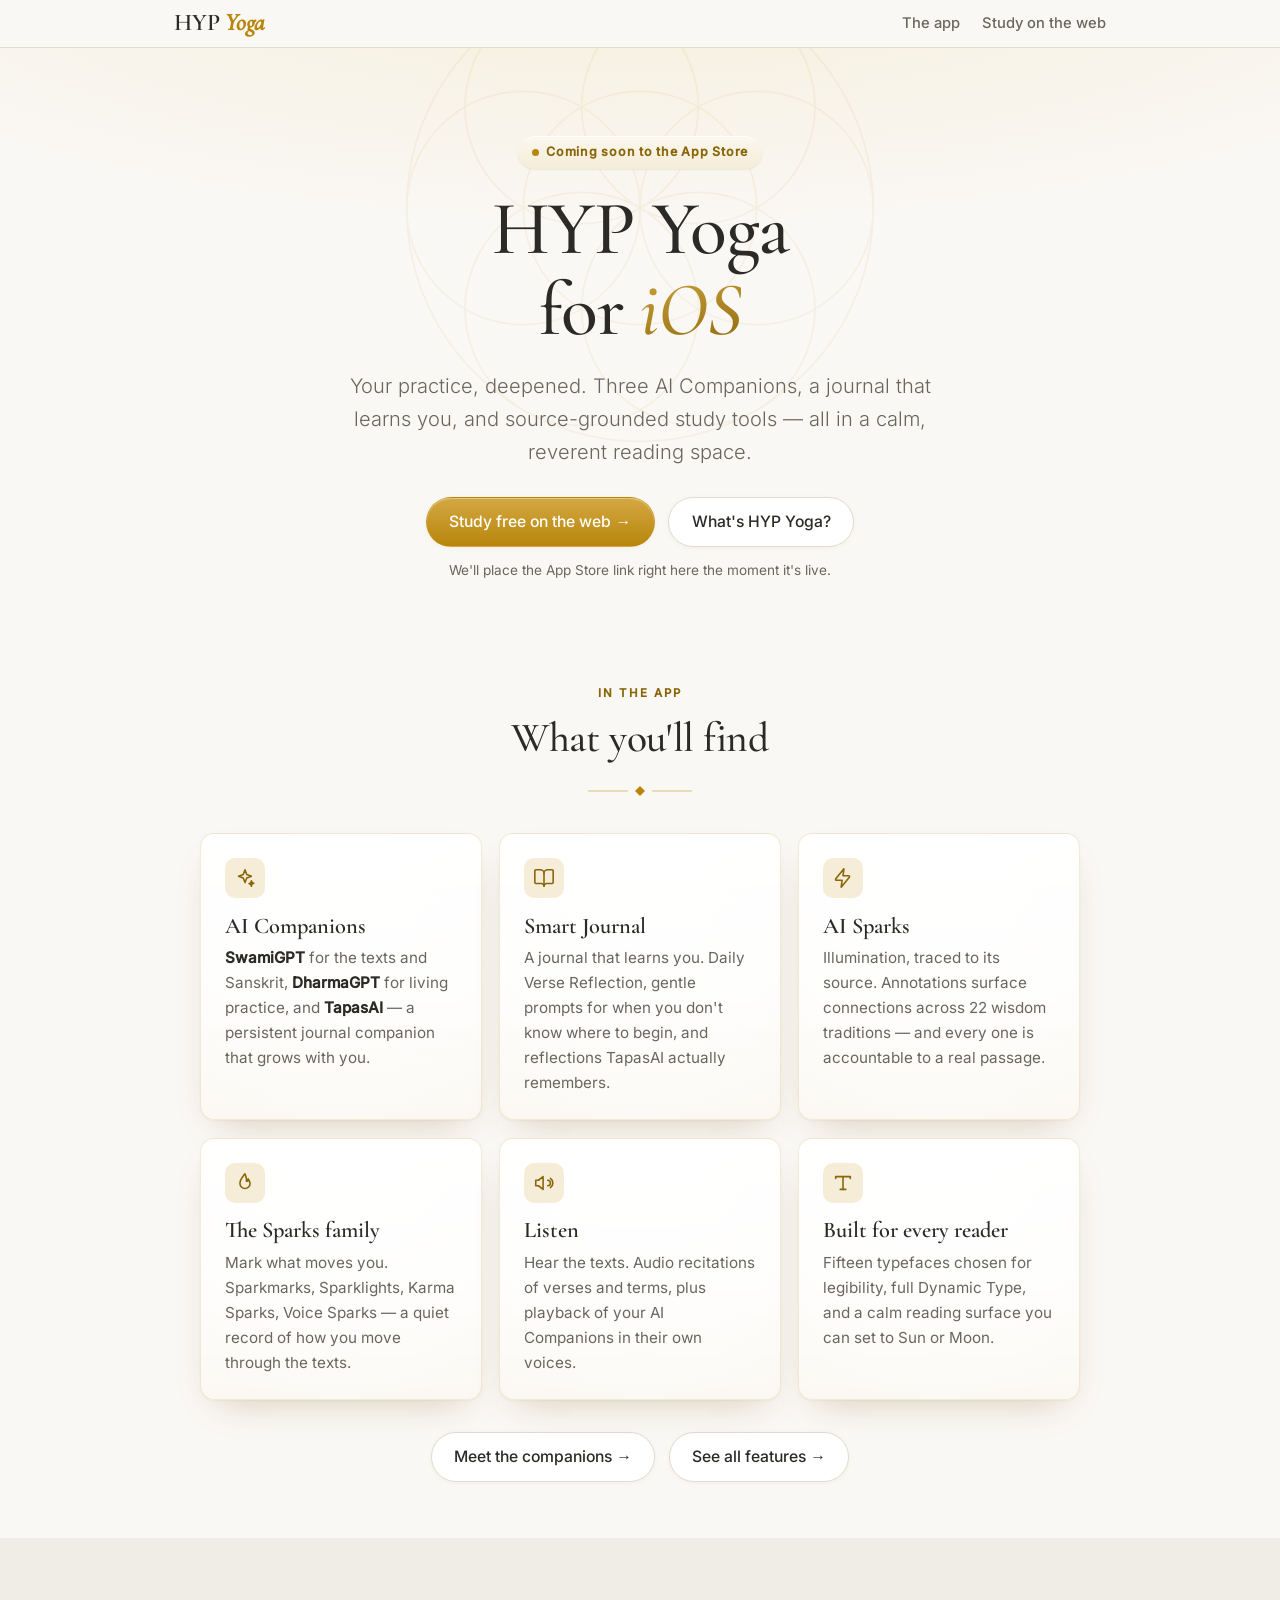
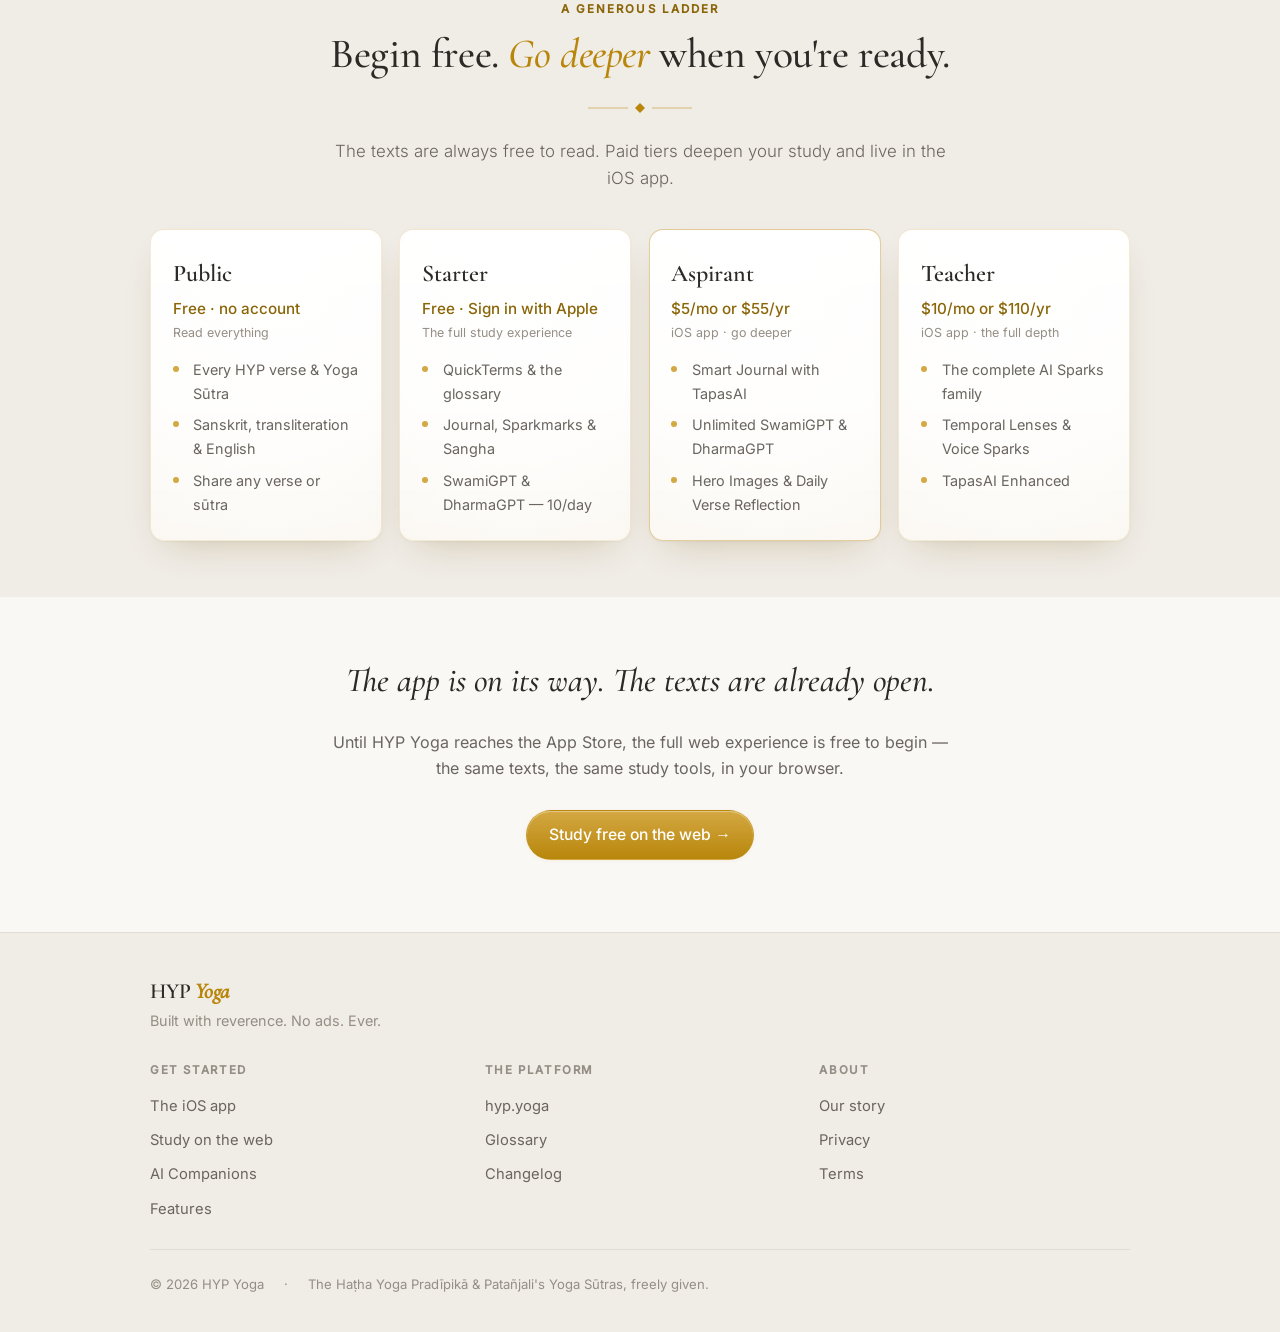
==== commit 058a0f2f: "Visual elevation pass + /features sales page Elevation (shared style.css — lifts every page): Liquid" ====
--- a/app.html
+++ b/app.html
@@ -24,7 +24,7 @@
   <link rel="icon" type="image/png" sizes="16x16" href="/images/favicons/favicon-16x16.png">
   <link rel="apple-touch-icon" href="/images/favicons/apple-touch-icon.png">
   <link rel="stylesheet" href="/fonts/fonts.css">
-  <link rel="stylesheet" href="/style.css?v=20260604b">
+  <link rel="stylesheet" href="/style.css?v=20260604c">
 </head>
 <body>
   <header class="site-header">
@@ -103,8 +103,9 @@
           <p class="feature__desc">Fifteen typefaces chosen for legibility, full Dynamic Type, and a calm reading surface you can set to Sun or Moon.</p>
         </div>
       </div>
-      <div class="center" style="margin-top:2rem">
-        <a class="btn btn--secondary" href="/companions">Meet the three companions&nbsp;→</a>
+      <div class="stack-cta" style="margin-top:2rem">
+        <a class="btn btn--secondary" href="/companions">Meet the companions&nbsp;→</a>
+        <a class="btn btn--secondary" href="/features">See all features&nbsp;→</a>
       </div>
     </section>
 
@@ -185,6 +186,7 @@
             <li><a href="/app">The iOS app</a></li>
             <li><a href="/web">Study on the web</a></li>
             <li><a href="/companions">AI Companions</a></li>
+            <li><a href="/features">Features</a></li>
           </ul>
         </div>
         <div class="footer__col">
--- a/style.css
+++ b/style.css
@@ -24,6 +24,7 @@
   --c-swami:  #c47a1a;    /* SwamiGPT — warm brown (sun) */
   --c-dharma: #5a8a5e;    /* DharmaGPT — sage (moon) */
   --c-tapas:  #1e88b4;    /* TapasAI — journal blue (compass) */
+  --c-illuminate: #7c5cbf; /* Illuminate / AI Sparks — purple */
 
   /* Type */
   --font-serif: 'Cormorant Garamond', Georgia, serif;
@@ -32,6 +33,11 @@
 
   /* Inline checkmark used as a tintable CSS mask (free-includes list) */
   --check-mask: url("data:image/svg+xml,%3Csvg xmlns='http://www.w3.org/2000/svg' viewBox='0 0 24 24' fill='none' stroke='%23000' stroke-width='3' stroke-linecap='round' stroke-linejoin='round'%3E%3Cpath d='M20 6 9 17l-5-5'/%3E%3C/svg%3E");
+
+  /* Sacred-geometry hero motif (flower of life, gold) — faint texture behind heroes */
+  --mandala: url("data:image/svg+xml,%3Csvg%20xmlns='http://www.w3.org/2000/svg'%20viewBox='0%200%20600%20600'%20fill='none'%20stroke='%23b8860b'%20stroke-width='1.5'%3E%3Ccircle%20cx='300'%20cy='300'%20r='200'/%3E%3Ccircle%20cx='300'%20cy='300'%20r='100'/%3E%3Ccircle%20cx='400'%20cy='300'%20r='100'/%3E%3Ccircle%20cx='350'%20cy='386.6'%20r='100'/%3E%3Ccircle%20cx='250'%20cy='386.6'%20r='100'/%3E%3Ccircle%20cx='200'%20cy='300'%20r='100'/%3E%3Ccircle%20cx='250'%20cy='213.4'%20r='100'/%3E%3Ccircle%20cx='350'%20cy='213.4'%20r='100'/%3E%3C/svg%3E");
+  /* Ornamental divider (diamond flanked by hairlines) */
+  --ornament: url("data:image/svg+xml,%3Csvg%20xmlns='http://www.w3.org/2000/svg'%20viewBox='0%200%20120%2012'%3E%3Cpath%20d='M60%201L65%206L60%2011L55%206Z'%20fill='%23b8860b'/%3E%3Cline%20x1='8'%20y1='6'%20x2='48'%20y2='6'%20stroke='%23b8860b'%20stroke-width='1'%20opacity='0.5'/%3E%3Cline%20x1='72'%20y1='6'%20x2='112'%20y2='6'%20stroke='%23b8860b'%20stroke-width='1'%20opacity='0.5'/%3E%3C/svg%3E");
 
   /* Shape & light */
   --radius-sm: 8px;
@@ -422,3 +428,118 @@
   .companion-card__icon { grid-row: auto; }
   .companion-card__body { grid-column: 1; }
 }
+
+/* ════════════════════════════════════════════════════════════
+   VISUAL ELEVATION — Liquid Glass, hero motif, ornament, motion.
+   Appended so these rules override the flatter base styles above.
+   All CSS-only (no JS), so the strict script-src 'none' CSP holds.
+   ════════════════════════════════════════════════════════════ */
+
+/* ── Hero: sacred-geometry motif + depth + bolder display type ── */
+.hero { position: relative; overflow: hidden; }
+.hero::before {
+  content: ""; position: absolute; left: 50%; top: -190px; transform: translateX(-50%);
+  width: 700px; height: 700px; max-width: 150vw; aspect-ratio: 1; pointer-events: none; z-index: 0;
+  background: var(--mandala) center / contain no-repeat; opacity: 0.07;
+}
+.hero__inner { position: relative; z-index: 1; }
+.hero__title { font-size: clamp(2.85rem, 7vw, 4.75rem); }
+@supports ((-webkit-background-clip: text) or (background-clip: text)) {
+  .hero__title em {
+    background: linear-gradient(165deg, var(--color-accent-soft), var(--color-accent-deep));
+    -webkit-background-clip: text; background-clip: text;
+    -webkit-text-fill-color: transparent; color: transparent;
+  }
+}
+
+/* ── Liquid Glass surfaces (cards, panels) ──────────────────── */
+.door, .feature, .tier, .pathway, .companion-card {
+  background:
+    linear-gradient(180deg, rgba(255,255,255,0.92), rgba(255,255,255,0.42)),
+    radial-gradient(135% 150% at 50% -12%, #ffffff 0%, #fdfbf7 55%, #f5eee2 100%);
+  border: 1px solid rgba(184,134,11,0.16);
+  box-shadow:
+    inset 0 1px 0 rgba(255,255,255,0.9),
+    0 1px 2px rgba(44,42,38,0.04),
+    0 16px 36px -18px rgba(120,90,20,0.32);
+}
+.door:hover, .feature:hover, .tier:hover, .pathway:hover, .companion-card:hover {
+  transform: translateY(-3px);
+  box-shadow:
+    inset 0 1px 0 rgba(255,255,255,0.96),
+    0 2px 5px rgba(44,42,38,0.05),
+    0 26px 52px -20px rgba(120,90,20,0.45);
+}
+/* Re-assert accent edges the shared border reset above would wipe */
+.door { border-top: 3px solid var(--color-accent-soft); }
+.door--web { border-top-color: var(--c-reflect); }
+.tier--featured { border-color: rgba(184,134,11,0.4); }
+.companion-card { border-left: 4px solid var(--c); }
+
+/* Eyebrow pill + badge: a touch of glass */
+.eyebrow--pill, .badge {
+  background:
+    linear-gradient(180deg, rgba(255,255,255,0.6), rgba(255,255,255,0)),
+    var(--color-accent-bg);
+  box-shadow: inset 0 1px 0 rgba(255,255,255,0.7), 0 1px 2px rgba(120,90,20,0.10);
+}
+
+/* ── Ornamental divider ─────────────────────────────────────── */
+.rule {
+  width: 124px; height: 12px; border: 0; margin: 1.5rem auto;
+  background: var(--ornament) center / contain no-repeat;
+}
+
+/* ── Primary button: light sheen sweep on hover ─────────────── */
+.btn--primary { position: relative; overflow: hidden; isolation: isolate; }
+.btn--primary::after {
+  content: ""; position: absolute; inset: 0; border-radius: inherit; z-index: -1;
+  background: linear-gradient(120deg, transparent 32%, rgba(255,255,255,0.5) 50%, transparent 68%);
+  transform: translateX(-130%); transition: transform 0.6s ease;
+}
+.btn--primary:hover::after { transform: translateX(130%); }
+
+/* ── Mantra: lift the key words ─────────────────────────────── */
+.mantra { letter-spacing: -0.005em; }
+
+/* ── Motion: hero entrance + scroll-reveal (reduced-motion safe) ── */
+@media (prefers-reduced-motion: no-preference) {
+  .hero__eyebrow { animation: hyp-rise 0.7s 0.05s both ease-out; }
+  .hero__title   { animation: hyp-rise 0.7s 0.16s both ease-out; }
+  .hero__sub     { animation: hyp-rise 0.7s 0.30s both ease-out; }
+  .hero .stack-cta { animation: hyp-rise 0.7s 0.42s both ease-out; }
+  @keyframes hyp-rise { from { opacity: 0; transform: translateY(16px); } to { opacity: 1; transform: none; } }
+
+  /* Scroll-driven reveal — only where supported, so unsupported
+     browsers never get stuck at opacity:0. */
+  @supports (animation-timeline: view()) {
+    .door, .feature, .tier, .pathway, .companion-card,
+    .section__head, .callout, .mantra, .free-list {
+      animation: hyp-reveal both linear;
+      animation-timeline: view();
+      animation-range: entry 0% entry 65%;
+    }
+    @keyframes hyp-reveal { from { opacity: 0; transform: translateY(26px); } to { opacity: 1; transform: none; } }
+  }
+}
+
+/* ── Pillar sections (features page) ────────────────────────── */
+.pillar { --pc: var(--color-accent); }
+.pillar--study { --pc: var(--color-accent); }
+.pillar--reflect { --pc: var(--c-reflect); }
+.pillar--illuminate { --pc: var(--c-illuminate); }
+.pillar .section__eyebrow { color: var(--pc); }
+.pillar .section__title em { color: var(--pc); }
+.pillar .feature__icon {
+  background: var(--color-accent-bg);
+  background: color-mix(in srgb, var(--pc) 12%, var(--color-white));
+  color: var(--pc);
+}
+.pillar .feature { border-top: 3px solid color-mix(in srgb, var(--pc) 55%, var(--color-border)); }
+.pillar-note {
+  display: inline-flex; align-items: center; gap: 0.5rem; margin-top: 0.85rem;
+  font-size: 0.85rem; font-weight: 500; color: var(--pc);
+  background: color-mix(in srgb, var(--pc) 9%, var(--color-white));
+  border: 1px solid color-mix(in srgb, var(--pc) 24%, var(--color-border));
+  padding: 0.4rem 0.9rem; border-radius: 999px;
+}
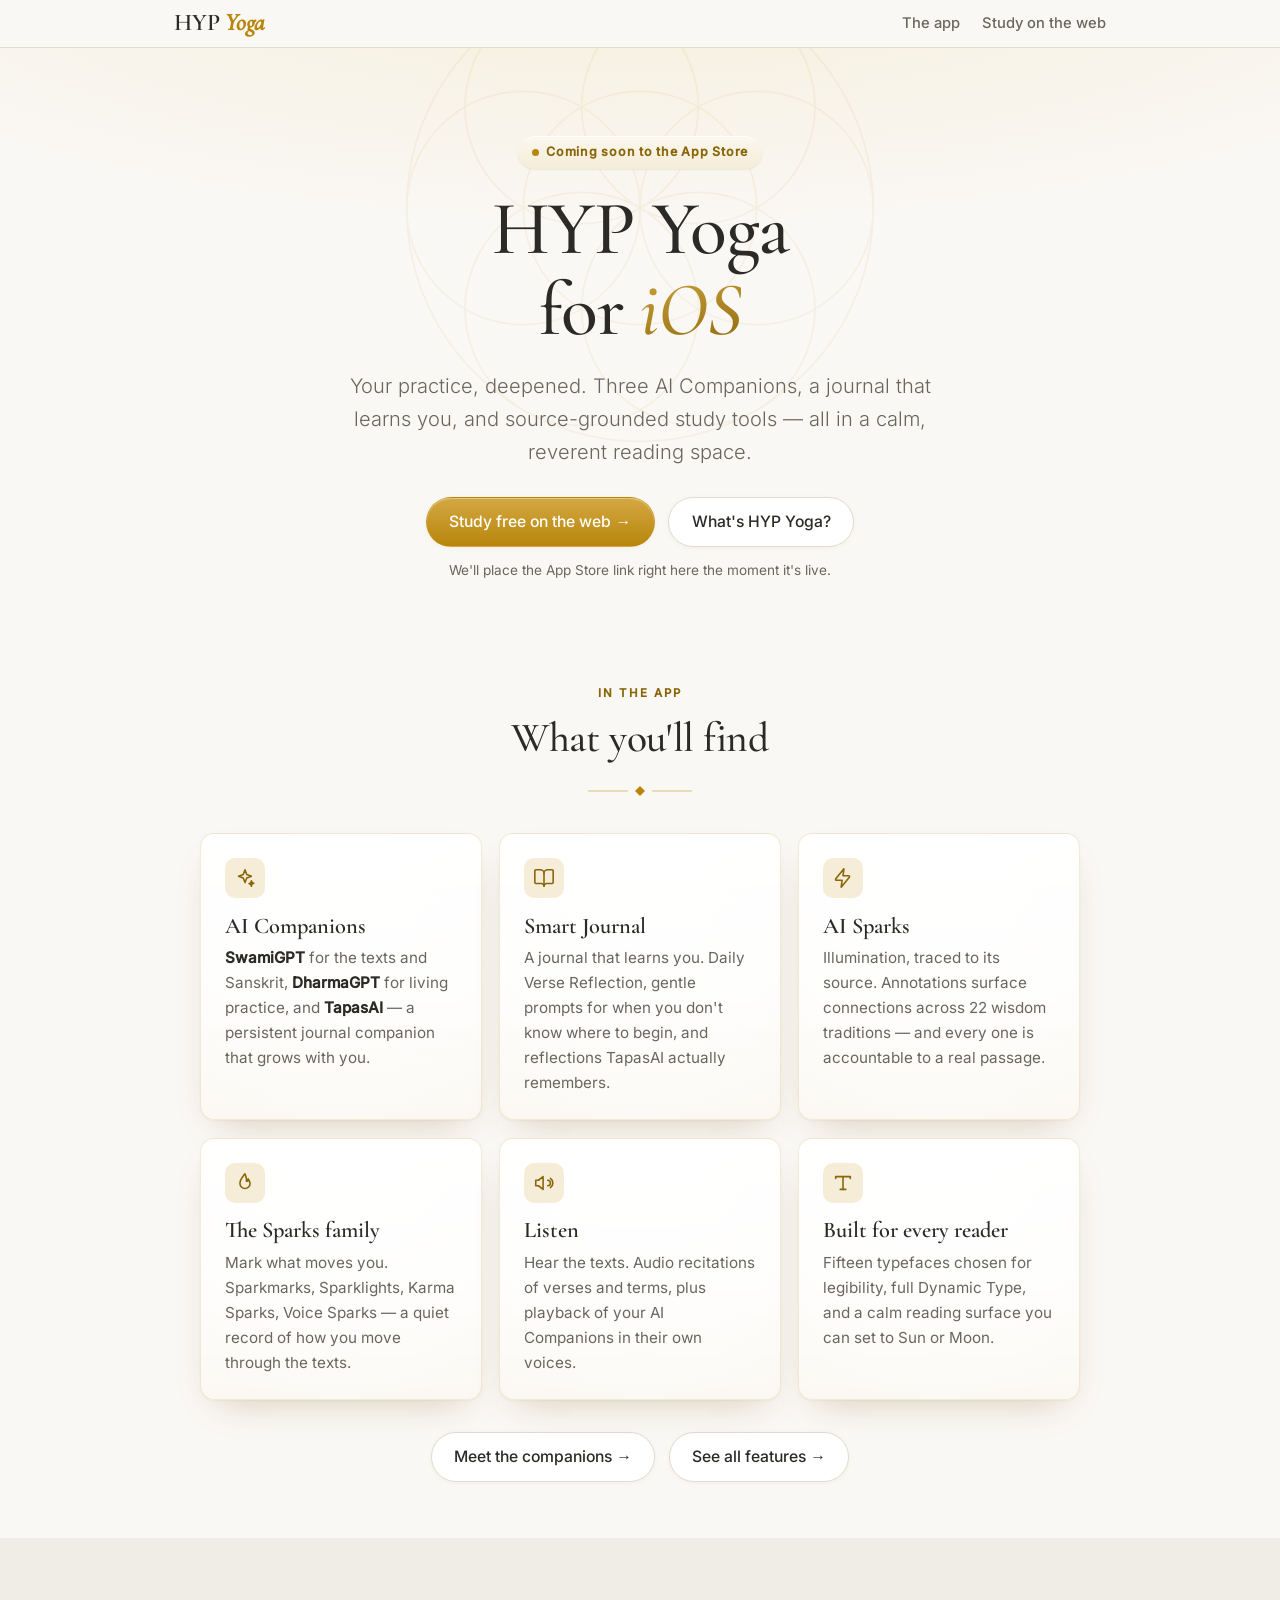
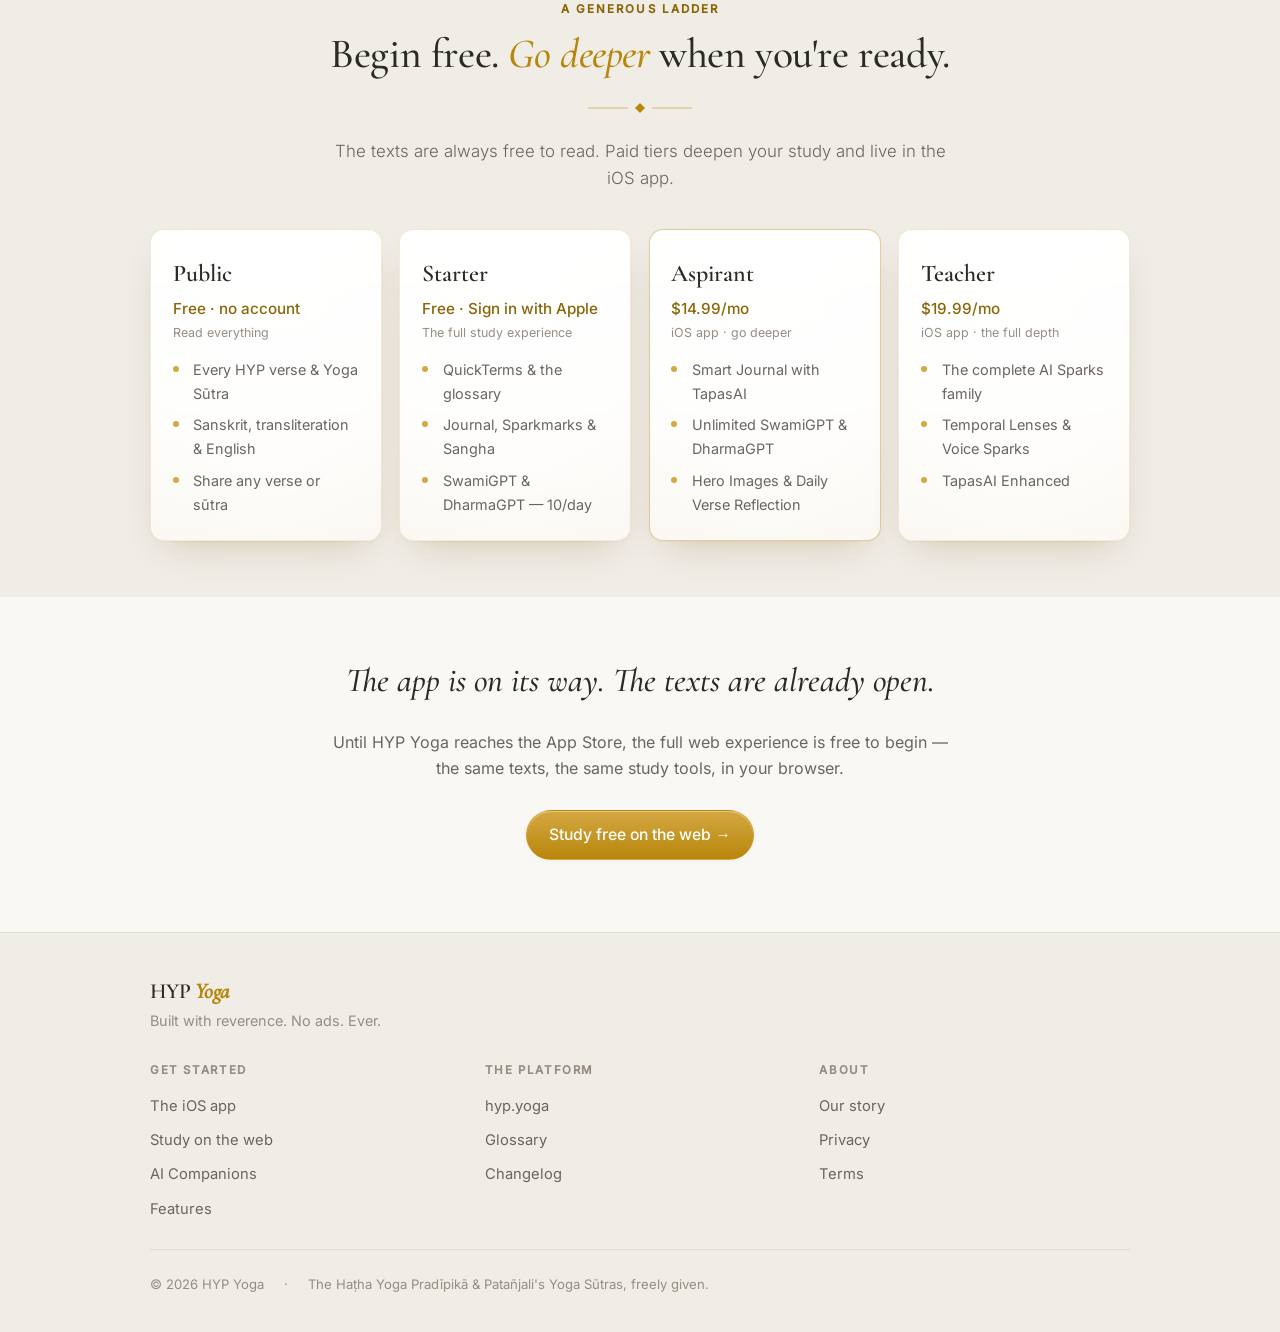
==== commit 0460bdfd: "Update tier pricing to canon: Aspirant $14.99/mo, Teacher $19.99/mo Verified against /Users/joshua/D" ====
--- a/app.html
+++ b/app.html
@@ -140,7 +140,7 @@
         </div>
         <div class="tier tier--featured">
           <div class="tier__name">Aspirant</div>
-          <div class="tier__price">$5/mo or $55/yr</div>
+          <div class="tier__price">$14.99/mo</div>
           <div class="tier__note">iOS app · go deeper</div>
           <ul class="tier__list">
             <li>Smart Journal with TapasAI</li>
@@ -150,7 +150,7 @@
         </div>
         <div class="tier">
           <div class="tier__name">Teacher</div>
-          <div class="tier__price">$10/mo or $110/yr</div>
+          <div class="tier__price">$19.99/mo</div>
           <div class="tier__note">iOS app · the full depth</div>
           <ul class="tier__list">
             <li>The complete AI Sparks family</li>
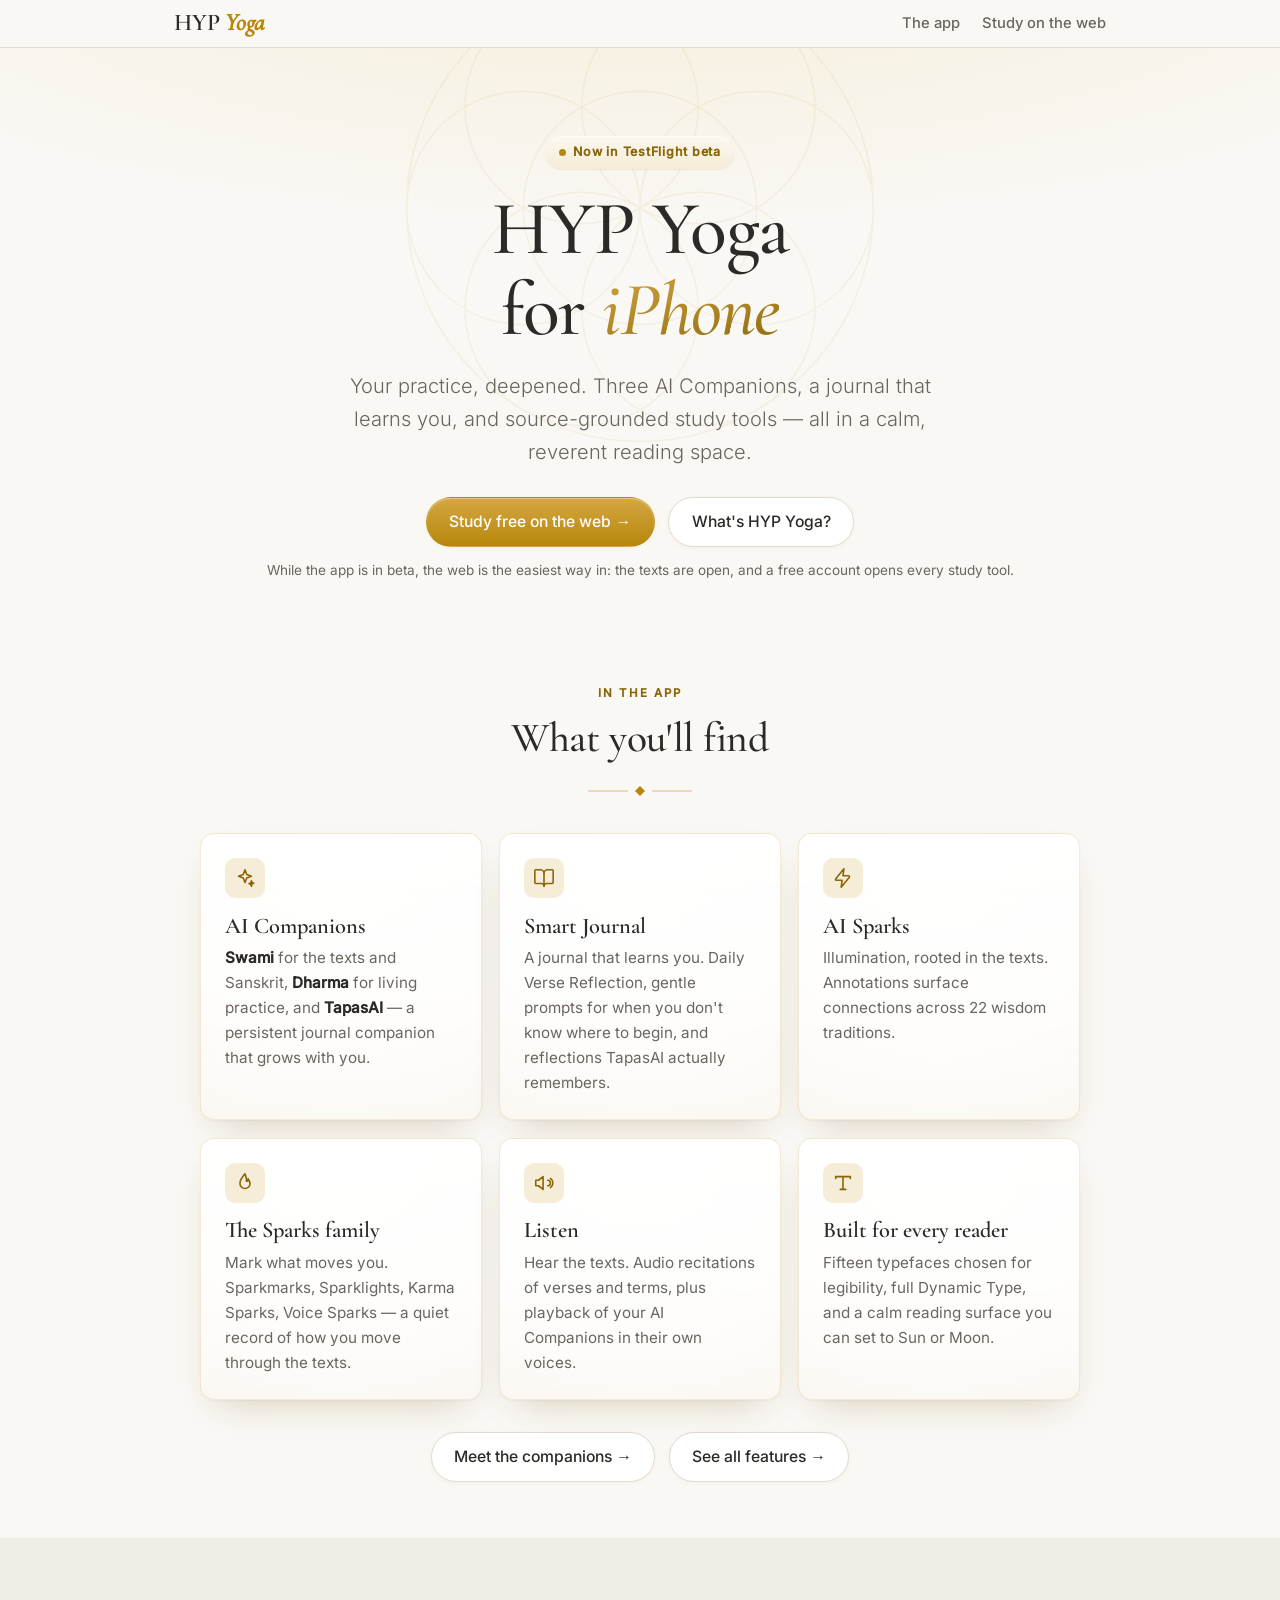
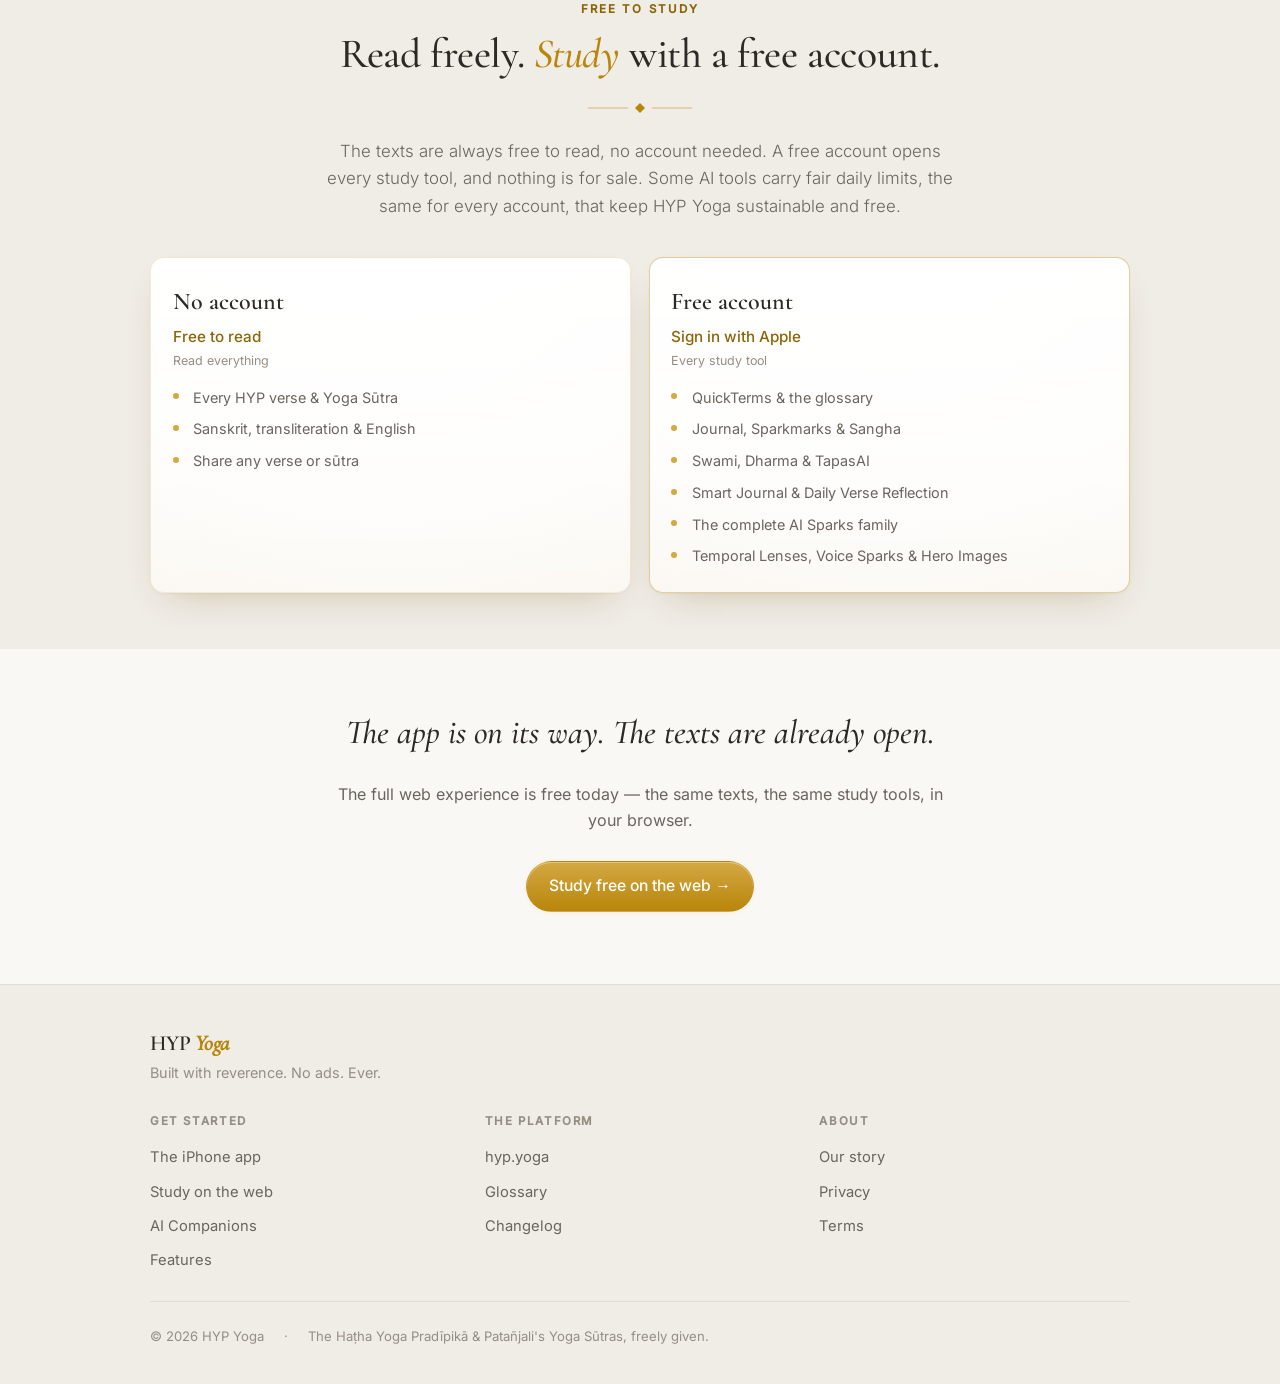
==== commit 4b14a08e: "Use Swami and Dharma names and free-account copy - Guides are now Swami and Dharma on all five pages" ====
--- a/app.html
+++ b/app.html
@@ -3,20 +3,20 @@
 <head>
   <meta charset="UTF-8">
   <meta name="viewport" content="width=device-width, initial-scale=1.0">
-  <title>The HYP Yoga app for iOS — coming soon</title>
-  <meta name="description" content="Your practice, deepened. Three AI Companions, a journal that learns you, and source-grounded study tools. The HYP Yoga app is coming soon to the App Store.">
+  <title>The HYP Yoga app for iPhone — now in TestFlight beta</title>
+  <meta name="description" content="Your practice, deepened. Three AI Companions, a journal that learns you, and source-grounded study tools. The free HYP Yoga app is now in a small TestFlight beta.">
   <link rel="canonical" href="https://hotyogapower.com/app">
 
   <meta property="og:type" content="website">
   <meta property="og:site_name" content="HYP Yoga">
-  <meta property="og:title" content="The HYP Yoga app for iOS — coming soon">
-  <meta property="og:description" content="Three AI Companions, a journal that learns you, and source-grounded study tools. Coming soon to the App Store.">
+  <meta property="og:title" content="The HYP Yoga app for iPhone — now in TestFlight beta">
+  <meta property="og:description" content="Three AI Companions, a journal that learns you, and source-grounded study tools. A free app, now in a small TestFlight beta.">
   <meta property="og:url" content="https://hotyogapower.com/app">
   <meta property="og:image" content="https://hotyogapower.com/images/og-image.png">
   <meta property="og:image:width" content="1200">
   <meta property="og:image:height" content="630">
   <meta name="twitter:card" content="summary_large_image">
-  <meta name="twitter:title" content="The HYP Yoga app for iOS — coming soon">
+  <meta name="twitter:title" content="The HYP Yoga app for iPhone — now in TestFlight beta">
   <meta name="twitter:description" content="Three AI Companions, a journal that learns you, and source-grounded study tools.">
   <meta name="twitter:image" content="https://hotyogapower.com/images/og-image.png">
 
@@ -24,7 +24,7 @@
   <link rel="icon" type="image/png" sizes="16x16" href="/images/favicons/favicon-16x16.png">
   <link rel="apple-touch-icon" href="/images/favicons/apple-touch-icon.png">
   <link rel="stylesheet" href="/fonts/fonts.css">
-  <link rel="stylesheet" href="/style.css?v=20260604c">
+  <link rel="stylesheet" href="/style.css?v=20261026swami">
 </head>
 <body>
   <header class="site-header">
@@ -41,14 +41,14 @@
     <!-- Hero -->
     <section class="hero">
       <div class="hero__inner">
-        <span class="badge hero__eyebrow"><span class="badge__dot" aria-hidden="true"></span>Coming soon to the App Store</span>
-        <h1 class="hero__title">HYP Yoga<br>for <em>iOS</em></h1>
+        <span class="badge hero__eyebrow"><span class="badge__dot" aria-hidden="true"></span>Now in TestFlight beta</span>
+        <h1 class="hero__title">HYP Yoga<br>for <em>iPhone</em></h1>
         <p class="hero__sub">Your practice, deepened. Three AI Companions, a journal that learns you, and source-grounded study tools — all in a calm, reverent reading space.</p>
         <div class="stack-cta">
           <a class="btn btn--primary" href="/web">Study free on the web&nbsp;→</a>
           <a class="btn btn--secondary" href="/">What's HYP Yoga?</a>
         </div>
-        <p class="muted mt-sm" style="font-size:0.85rem">We'll place the App Store link right here the moment it's live.</p>
+        <p class="muted mt-sm" style="font-size:0.85rem">While the app is in beta, the web is the easiest way in: the texts are open, and a free account opens every study tool.</p>
       </div>
     </section>
 
@@ -65,7 +65,7 @@
             <svg viewBox="0 0 24 24" fill="none" stroke="currentColor" stroke-width="1.75" stroke-linecap="round" stroke-linejoin="round"><path d="M12 3l1.9 5.1L19 10l-5.1 1.9L12 17l-1.9-5.1L5 10l5.1-1.9z"/><path d="M19 15l.7 1.9 1.9.7-1.9.7L19 21l-.7-1.9L16.4 18l1.9-.6z"/></svg>
           </span>
           <h3 class="feature__title">AI Companions</h3>
-          <p class="feature__desc"><strong>SwamiGPT</strong> for the texts and Sanskrit, <strong>DharmaGPT</strong> for living practice, and <strong>TapasAI</strong> — a persistent journal companion that grows with you.</p>
+          <p class="feature__desc"><strong>Swami</strong> for the texts and Sanskrit, <strong>Dharma</strong> for living practice, and <strong>TapasAI</strong> — a persistent journal companion that grows with you.</p>
         </div>
         <div class="feature">
           <span class="feature__icon" aria-hidden="true">
@@ -79,7 +79,7 @@
             <svg viewBox="0 0 24 24" fill="none" stroke="currentColor" stroke-width="1.75" stroke-linecap="round" stroke-linejoin="round"><path d="M13 2 4.1 12.9a1 1 0 0 0 .8 1.6H11l-1 7.5 8.9-10.9a1 1 0 0 0-.8-1.6H12z"/></svg>
           </span>
           <h3 class="feature__title">AI Sparks</h3>
-          <p class="feature__desc">Illumination, traced to its source. Annotations surface connections across 22 wisdom traditions — and every one is accountable to a real passage.</p>
+          <p class="feature__desc">Illumination, rooted in the texts. Annotations surface connections across 22 wisdom traditions.</p>
         </div>
         <div class="feature">
           <span class="feature__icon" aria-hidden="true">
@@ -109,18 +109,18 @@
       </div>
     </section>
 
-    <!-- Tier ladder -->
+    <!-- Free access -->
     <section class="section section--deep" aria-labelledby="tiers-heading">
       <div class="section__head">
-        <span class="eyebrow section__eyebrow">A generous ladder</span>
-        <h2 class="section__title" id="tiers-heading">Begin free. <em>Go deeper</em> when you're ready.</h2>
+        <span class="eyebrow section__eyebrow">Free to study</span>
+        <h2 class="section__title" id="tiers-heading">Read freely. <em>Study</em> with a free account.</h2>
         <hr class="rule">
-        <p class="section__lede">The texts are always free to read. Paid tiers deepen your study and live in the iOS app.</p>
+        <p class="section__lede">The texts are always free to read, no account needed. A free account opens every study tool, and nothing is for sale. Some AI tools carry fair daily limits, the same for every account, that keep HYP Yoga sustainable and free.</p>
       </div>
       <div class="tiers">
         <div class="tier">
-          <div class="tier__name">Public</div>
-          <div class="tier__price">Free · no account</div>
+          <div class="tier__name">No account</div>
+          <div class="tier__price">Free to read</div>
           <div class="tier__note">Read everything</div>
           <ul class="tier__list">
             <li>Every HYP verse &amp; Yoga Sūtra</li>
@@ -128,34 +128,17 @@
             <li>Share any verse or sūtra</li>
           </ul>
         </div>
-        <div class="tier">
-          <div class="tier__name">Starter</div>
-          <div class="tier__price">Free · Sign in with Apple</div>
-          <div class="tier__note">The full study experience</div>
+        <div class="tier tier--featured">
+          <div class="tier__name">Free account</div>
+          <div class="tier__price">Sign in with Apple</div>
+          <div class="tier__note">Every study tool</div>
           <ul class="tier__list">
             <li>QuickTerms &amp; the glossary</li>
             <li>Journal, Sparkmarks &amp; Sangha</li>
-            <li>SwamiGPT &amp; DharmaGPT — 10/day</li>
-          </ul>
-        </div>
-        <div class="tier tier--featured">
-          <div class="tier__name">Aspirant</div>
-          <div class="tier__price">$14.99/mo</div>
-          <div class="tier__note">iOS app · go deeper</div>
-          <ul class="tier__list">
-            <li>Smart Journal with TapasAI</li>
-            <li>Unlimited SwamiGPT &amp; DharmaGPT</li>
-            <li>Hero Images &amp; Daily Verse Reflection</li>
-          </ul>
-        </div>
-        <div class="tier">
-          <div class="tier__name">Teacher</div>
-          <div class="tier__price">$19.99/mo</div>
-          <div class="tier__note">iOS app · the full depth</div>
-          <ul class="tier__list">
+            <li>Swami, Dharma &amp; TapasAI</li>
+            <li>Smart Journal &amp; Daily Verse Reflection</li>
             <li>The complete AI Sparks family</li>
-            <li>Temporal Lenses &amp; Voice Sparks</li>
-            <li>TapasAI Enhanced</li>
+            <li>Temporal Lenses, Voice Sparks &amp; Hero Images</li>
           </ul>
         </div>
       </div>
@@ -165,7 +148,7 @@
     <section class="section" aria-labelledby="closing-heading">
       <div class="callout">
         <h2 class="callout__title" id="closing-heading">The app is on its way. The texts are already open.</h2>
-        <p class="muted">Until HYP Yoga reaches the App Store, the full web experience is free to begin — the same texts, the same study tools, in your browser.</p>
+        <p class="muted">The full web experience is free today — the same texts, the same study tools, in your browser.</p>
         <div class="stack-cta">
           <a class="btn btn--primary" href="/web">Study free on the web&nbsp;→</a>
         </div>
@@ -183,7 +166,7 @@
         <div class="footer__col">
           <h4>Get started</h4>
           <ul>
-            <li><a href="/app">The iOS app</a></li>
+            <li><a href="/app">The iPhone app</a></li>
             <li><a href="/web">Study on the web</a></li>
             <li><a href="/companions">AI Companions</a></li>
             <li><a href="/features">Features</a></li>
--- a/style.css
+++ b/style.css
@@ -21,8 +21,8 @@
 
   /* Feature accents (used sparingly, per hyp.yoga's color system) */
   --c-reflect: #1e88b4;   /* the web / journal / TapasAI world */
-  --c-swami:  #c47a1a;    /* SwamiGPT — warm brown (sun) */
-  --c-dharma: #5a8a5e;    /* DharmaGPT — sage (moon) */
+  --c-swami:  #c47a1a;    /* Swami — warm brown (sun) */
+  --c-dharma: #5a8a5e;    /* Dharma — sage (moon) */
   --c-tapas:  #1e88b4;    /* TapasAI — journal blue (compass) */
   --c-illuminate: #7c5cbf; /* Illuminate / AI Sparks — purple */
 
@@ -423,6 +423,8 @@
 }
 .companion-tier { font-size: 0.86rem; color: var(--color-text-light); }
 .companion-tier strong { color: var(--c); font-weight: 600; }
+.companion-card__link { margin: 0.65rem 0 0; font-size: 0.9rem; font-weight: 600; }
+.companion-card__link a { color: var(--c); text-decoration: underline; text-underline-offset: 0.2em; }
 @media (max-width: 560px) {
   .companion-card { grid-template-columns: 1fr; gap: 0.9rem; }
   .companion-card__icon { grid-row: auto; }
